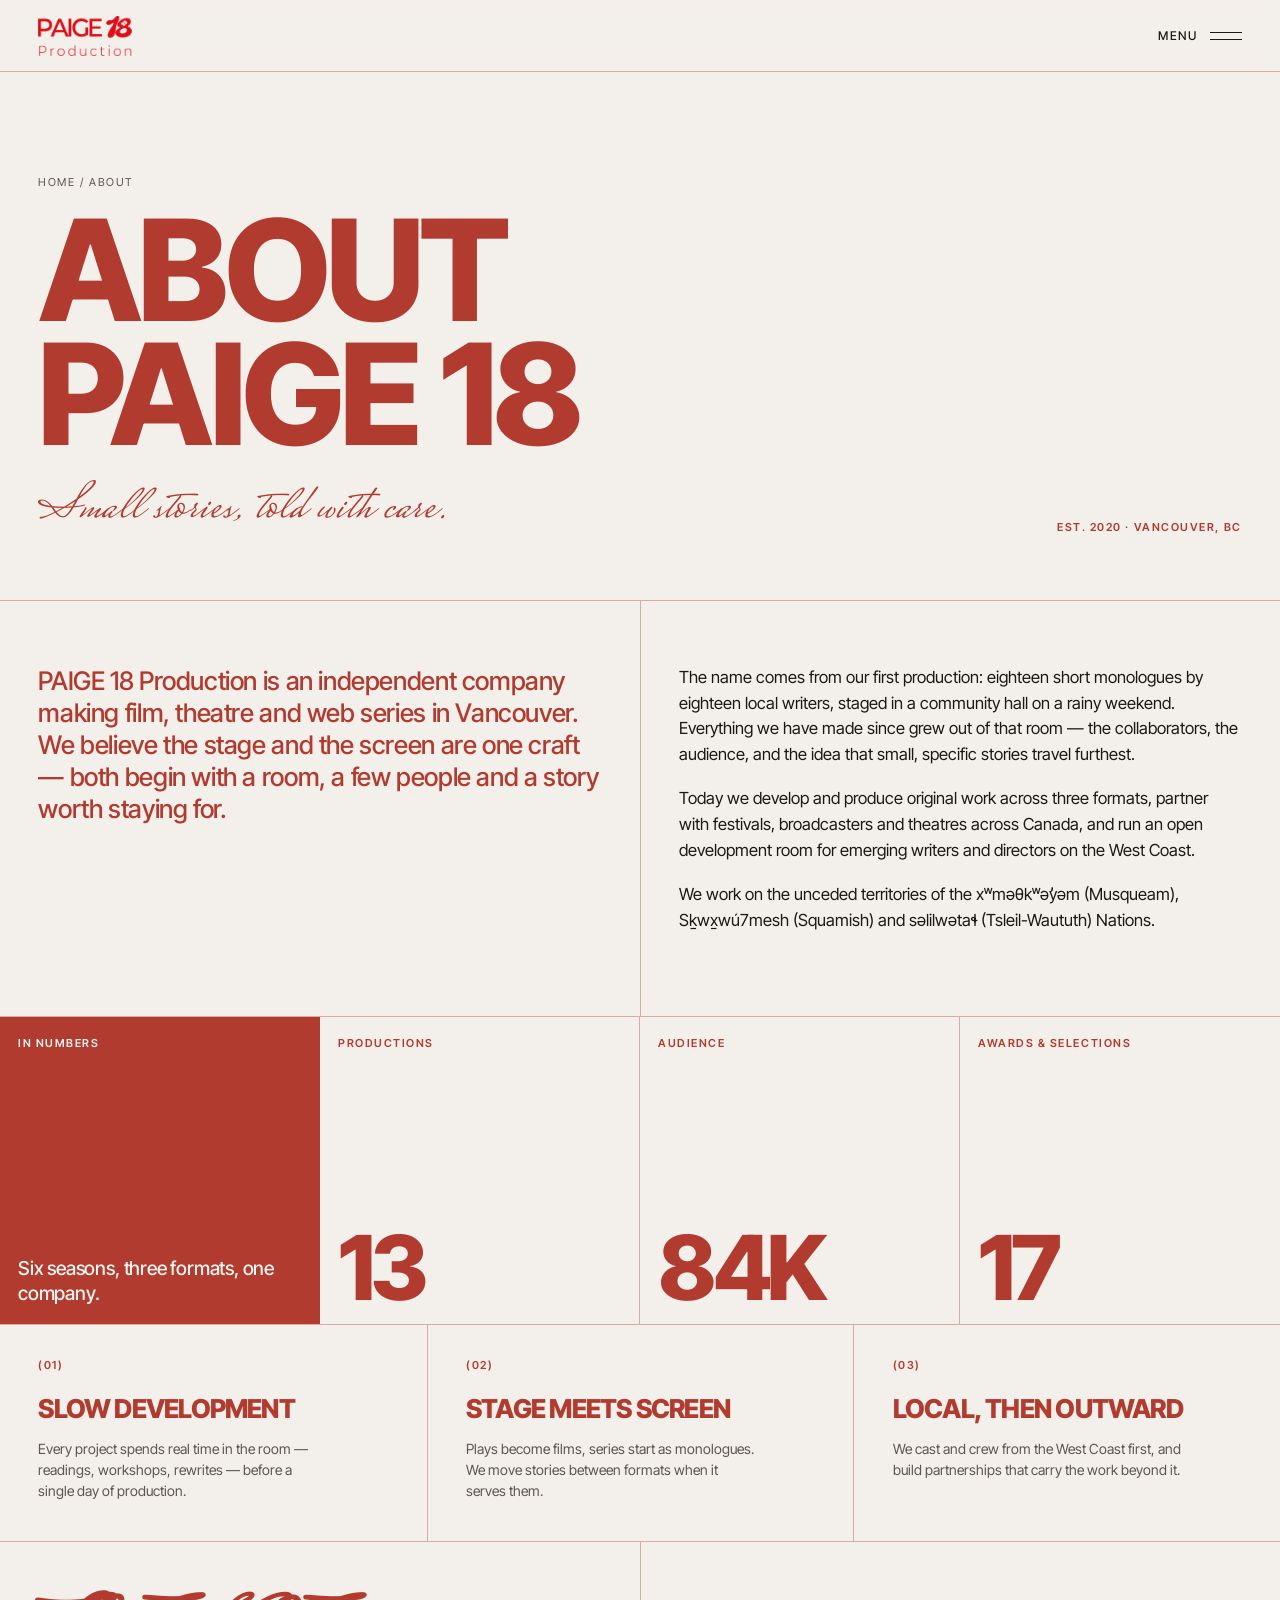
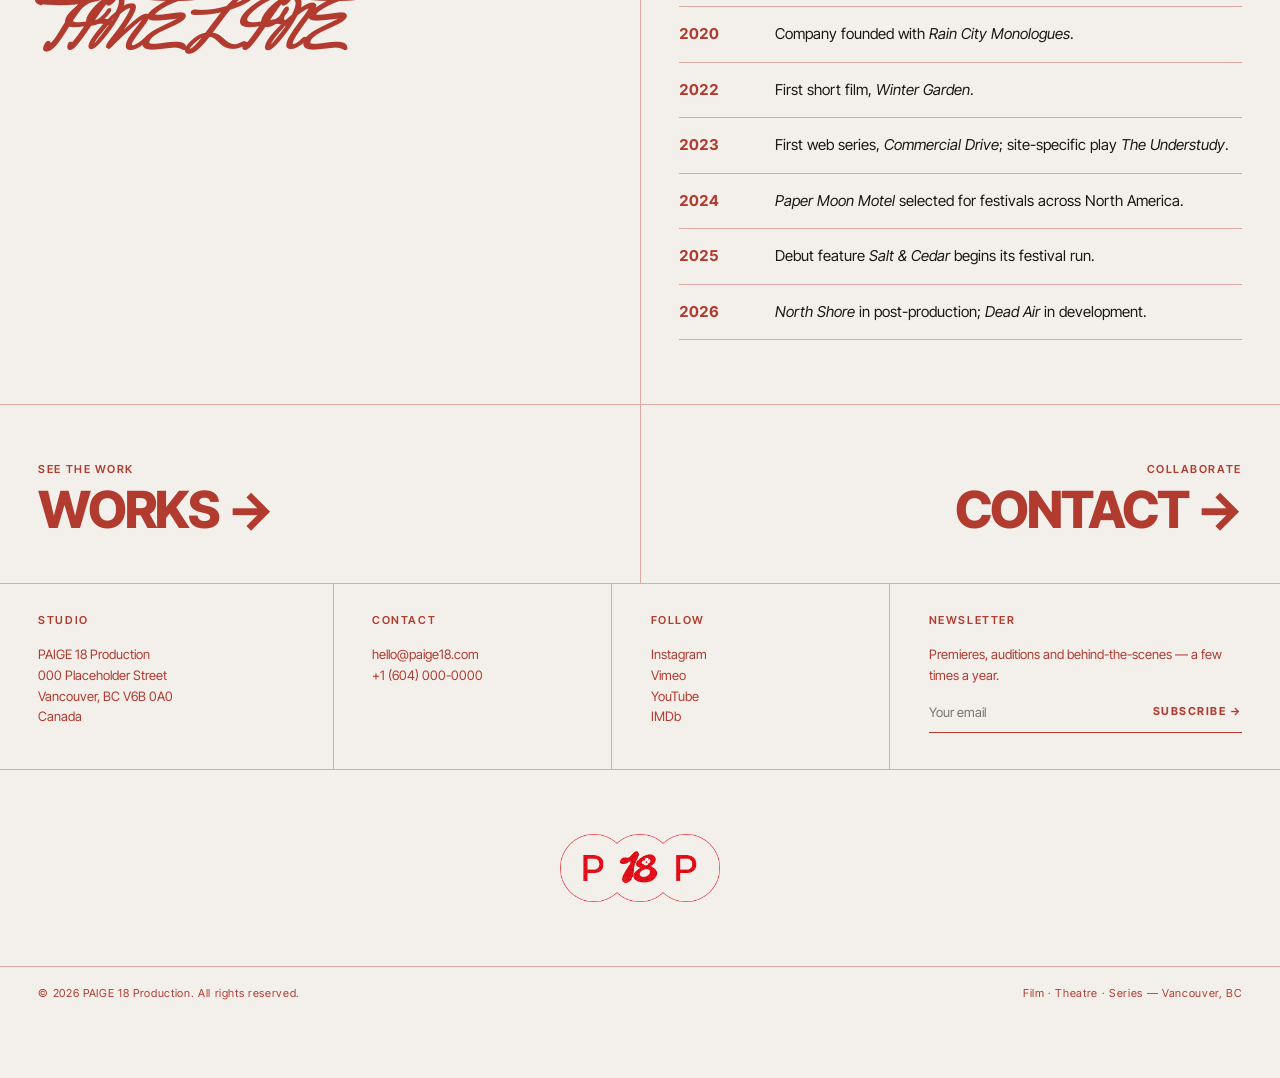
==== about.html @ 2211295a "Full-screen menu with vertical logo, smaller footer mark, cleaner rules - Menu button at every width" ====
<!doctype html>
<html lang="en">
<head>
  <meta charset="utf-8">
  <meta name="viewport" content="width=device-width, initial-scale=1">
  <title>About — PAIGE 18 Production</title>
  <meta name="description" content="PAIGE 18 Production is an independent film, theatre and web series company based in Vancouver, BC.">
  <link rel="icon" type="image/png" href="assets/img/logo/favicon.png">
  <link rel="apple-touch-icon" href="assets/img/logo/favicon.png">
  <meta name="theme-color" content="#f3efea">
  <link rel="preconnect" href="https://fonts.googleapis.com">
  <link rel="preconnect" href="https://fonts.gstatic.com" crossorigin>
  <link href="https://fonts.googleapis.com/css2?family=Inter+Tight:wght@300;400;500;600;700;800&family=Jost:wght@200;400&family=Mrs+Saint+Delafield&display=swap" rel="stylesheet">
  <link rel="stylesheet" href="assets/css/style.css">
</head>
<body>

  <header class="site-header site-header--solid">
    <a class="logo" href="index.html" aria-label="PAIGE 18 Production — home">
      <img class="logo__img logo__img--red" src="assets/img/logo/wordmark.png" alt="PAIGE 18 Production" width="452" height="193">
      <img class="logo__img logo__img--white" src="assets/img/logo/wordmark-white.png" alt="" width="452" height="193">
    </a>
    <nav class="nav" id="nav" aria-label="Main">
      <img class="nav__mark" src="assets/img/logo/mark-vertical-white.png" alt="" width="225" height="531">
      <div class="nav__links">
        <a href="index.html#works">Works</a>
        <a href="about.html" aria-current="page">About</a>
        <a href="index.html#press">Press</a>
        <a href="index.html#people">People</a>
        <a href="index.html#contact">Contact</a>
      </div>
      <div class="nav__foot"><span>Film · Theatre · Series</span><span>Vancouver, BC</span><a href="mailto:hello@paige18.com">hello@paige18.com</a></div>
    </nav>
    <button class="menu-btn" aria-label="Menu" aria-controls="nav" aria-expanded="false"><em class="menu-btn__label">Menu</em><i class="menu-btn__icon"><span></span><span></span></i></button>
  </header>

  <main id="main">
    <section class="page-hero">
      <div class="crumbs"><a href="index.html">Home</a> / About</div>
      <h1 class="display">About<br>Paige 18</h1>
      <div class="page-hero__row">
        <span class="script" style="font-size:clamp(32px,4vw,56px)">Small stories, told with care.</span>
        <span class="eyebrow">Est. 2020 · Vancouver, BC</span>
      </div>
    </section>

    <section class="split">
      <div class="prose reveal">
        <p class="lead">PAIGE 18 Production is an independent company making film, theatre and web series in Vancouver. We believe the stage and the screen are one craft — both begin with a room, a few people and a story worth staying for.</p>
      </div>
      <div class="prose reveal">
        <p>The name comes from our first production: eighteen short monologues by eighteen local writers, staged in a community hall on a rainy weekend. Everything we have made since grew out of that room — the collaborators, the audience, and the idea that small, specific stories travel furthest.</p>
        <p>Today we develop and produce original work across three formats, partner with festivals, broadcasters and theatres across Canada, and run an open development room for emerging writers and directors on the West Coast.</p>
        <p>We work on the unceded territories of the xʷməθkʷəy̓əm (Musqueam), Sḵwx̱wú7mesh (Squamish) and səlilwətaɬ (Tsleil-Waututh) Nations.</p>
      </div>
    </section>

    <div class="about__grid reveal" style="border-top:0;border-bottom:1px solid var(--line)">
      <div class="about__cell about__cell--red"><span class="eyebrow">In numbers</span><p class="about__lede">Six seasons, three formats, one company.</p></div>
      <div class="about__cell"><span class="eyebrow red">Productions</span><div class="stat__value" data-count="18">18</div></div>
      <div class="about__cell"><span class="eyebrow red">Audience</span><div class="stat__value" data-count="120" data-suffix="K">120K</div></div>
      <div class="about__cell"><span class="eyebrow red">Awards &amp; selections</span><div class="stat__value" data-count="24">24</div></div>
    </div>

    <section class="values">
      <div class="value reveal"><span class="eyebrow red">(01)</span><h3>Slow development</h3><p>Every project spends real time in the room — readings, workshops, rewrites — before a single day of production.</p></div>
      <div class="value reveal"><span class="eyebrow red">(02)</span><h3>Stage meets screen</h3><p>Plays become films, series start as monologues. We move stories between formats when it serves them.</p></div>
      <div class="value reveal"><span class="eyebrow red">(03)</span><h3>Local, then outward</h3><p>We cast and crew from the West Coast first, and build partnerships that carry the work beyond it.</p></div>
    </section>

    <section class="split">
      <div class="reveal"><h2 class="section__script script" style="margin:0">Timeline</h2></div>
      <div class="reveal">
        <ol class="timeline">
          <li><span class="num">2020</span><span>Company founded with <em>Rain City Monologues</em>.</span></li>
          <li><span class="num">2022</span><span>First short film, <em>Winter Garden</em>.</span></li>
          <li><span class="num">2023</span><span>First web series, <em>Commercial Drive</em>; site-specific play <em>The Understudy</em>.</span></li>
          <li><span class="num">2024</span><span><em>Paper Moon Motel</em> selected for festivals across North America.</span></li>
          <li><span class="num">2025</span><span>Debut feature <em>Salt &amp; Cedar</em> begins its festival run.</span></li>
          <li><span class="num">2026</span><span><em>North Shore</em> in post-production; <em>Dead Air</em> in development.</span></li>
        </ol>
      </div>
    </section>

    <section class="pager">
      <a href="index.html#works"><span class="eyebrow">See the work</span><div class="display">Works →</div></a>
      <a href="index.html#contact"><span class="eyebrow">Collaborate</span><div class="display">Contact →</div></a>
    </section>
  </main>

  <!-- ============ 7. Footer ============ -->
  <footer class="site-footer">
    <div class="footer__grid">
      <div class="footer__col">
        <h3 class="eyebrow">Studio</h3>
        <address>PAIGE 18 Production<br>000 Placeholder Street<br>Vancouver, BC V6B 0A0<br>Canada</address>
      </div>
      <div class="footer__col">
        <h3 class="eyebrow">Contact</h3>
        <ul>
          <li><a href="mailto:hello@paige18.com">hello@paige18.com</a></li>
          <li><a href="tel:+16040000000">+1 (604) 000-0000</a></li>
        </ul>
      </div>
      <div class="footer__col">
        <h3 class="eyebrow">Follow</h3>
        <ul>
          <li><a href="#" rel="noopener">Instagram</a></li>
          <li><a href="#" rel="noopener">Vimeo</a></li>
          <li><a href="#" rel="noopener">YouTube</a></li>
          <li><a href="#" rel="noopener">IMDb</a></li>
        </ul>
      </div>
      <div class="footer__col">
        <h3 class="eyebrow">Newsletter</h3>
        <p style="margin:0 0 6px">Premieres, auditions and behind-the-scenes — a few times a year.</p>
        <form class="newsletter" novalidate>
          <label class="sr-only" for="nl-email">Email</label>
          <input id="nl-email" type="email" placeholder="Your email" required>
          <button type="submit">Subscribe →</button>
        </form>
      </div>
    </div>
    <div class="footer__wordmark"><img src="assets/img/logo/mark-outline.png" alt="PAIGE 18 Production" width="531" height="225" loading="lazy"></div>
    <div class="footer__bar">
      <span>© <span id="year">2026</span> PAIGE 18 Production. All rights reserved.</span>
      <span>Film · Theatre · Series — Vancouver, BC</span>
    </div>
  </footer>

  <!-- Laurel branch symbol -->
  <svg width="0" height="0" style="position:absolute" aria-hidden="true">
    <symbol id="laurel-l" viewBox="0 0 240 120">
      <g fill="currentColor">
        <path d="M58 112 C 26 96, 14 56, 34 12" fill="none" stroke="currentColor" stroke-width="1.6"/>
        <ellipse cx="50" cy="104" rx="3.6" ry="9" transform="rotate(-60 50 104)"/>
        <ellipse cx="38" cy="94" rx="3.6" ry="9" transform="rotate(-42 38 94)"/>
        <ellipse cx="28" cy="80" rx="3.6" ry="9" transform="rotate(-28 28 80)"/>
        <ellipse cx="22" cy="64" rx="3.6" ry="9" transform="rotate(-12 22 64)"/>
        <ellipse cx="22" cy="47" rx="3.6" ry="9" transform="rotate(4 22 47)"/>
        <ellipse cx="26" cy="31" rx="3.6" ry="9" transform="rotate(18 26 31)"/>
        <ellipse cx="33" cy="16" rx="3.2" ry="8" transform="rotate(30 33 16)"/>
        <ellipse cx="46" cy="92" rx="3" ry="7.5" transform="rotate(30 46 92)"/>
        <ellipse cx="36" cy="76" rx="3" ry="7.5" transform="rotate(40 36 76)"/>
        <ellipse cx="32" cy="58" rx="3" ry="7.5" transform="rotate(52 32 58)"/>
        <ellipse cx="33" cy="40" rx="3" ry="7.5" transform="rotate(64 33 40)"/>
      </g>
    </symbol>
  </svg>

  <script src="assets/js/data.js"></script>
  <script src="assets/js/main.js"></script>
</body>
</html>
---- assets/css/style.css ----
/* ==========================================================================
   PAIGE 18 Production — Light (Concept 01)
   ========================================================================== */

:root {
  --bg: #f3efea;
  --paper: #f8f5f1;
  --ink: #1b1817;
  --ink-soft: #5d5653;
  --red: #b23b2f;        /* point red, slightly desaturated */
  --red-deep: #93302a;
  --red-tint: #e9d3cd;
  --blue: #cdd8e0;       /* pale editorial blue */
  --blue-deep: #6f8a9c;
  --stone: #d9d3cc;
  --line: rgba(178, 59, 47, 0.38);
  --line-ink: rgba(27, 24, 23, 0.14);

  --f-sans: "Inter Tight", "Helvetica Neue", Arial, sans-serif;
  --f-logo: "Jost", "Inter Tight", sans-serif;
  --f-script: "Mrs Saint Delafield", "Brush Script MT", cursive;

  --gutter: clamp(16px, 3vw, 40px);
  --header-h: 72px;
  --ease: cubic-bezier(0.22, 0.61, 0.36, 1);
}

*,
*::before,
*::after { box-sizing: border-box; }

html { scroll-behavior: smooth; -webkit-text-size-adjust: 100%; }

body {
  margin: 0;
  background: var(--bg);
  color: var(--ink);
  font-family: var(--f-sans);
  font-size: 15px;
  line-height: 1.5;
  -webkit-font-smoothing: antialiased;
  overflow-x: hidden;
}

img, video { display: block; max-width: 100%; }
a { color: inherit; text-decoration: none; }
button { font: inherit; color: inherit; background: none; border: 0; cursor: pointer; padding: 0; }
input, select, textarea { font: inherit; color: inherit; }

::selection { background: var(--red); color: var(--paper); }

.sr-only {
  position: absolute; width: 1px; height: 1px; padding: 0; margin: -1px;
  overflow: hidden; clip: rect(0 0 0 0); white-space: nowrap; border: 0;
}

/* ---------- Type helpers ---------- */

.display {
  font-weight: 800;
  text-transform: uppercase;
  letter-spacing: -0.035em;
  line-height: 0.88;
  margin: 0;
}

.script {
  font-family: var(--f-script);
  font-weight: 400;
  letter-spacing: 0.01em;
  line-height: 1;
  text-transform: none;
}

.eyebrow {
  font-size: 11px;
  font-weight: 600;
  letter-spacing: 0.14em;
  text-transform: uppercase;
}

.num {
  font-weight: 500;
  font-feature-settings: "tnum";
}

.red { color: var(--red); }

/* ---------- Image placeholders ---------- */

.ph {
  position: relative;
  overflow: hidden;
  background: var(--stone);
  isolation: isolate;
}

.ph::before { /* film grain */
  content: "";
  position: absolute;
  inset: -50%;
  background-image: url("data:image/svg+xml;utf8,<svg xmlns='http://www.w3.org/2000/svg' width='160' height='160'><filter id='n'><feTurbulence type='fractalNoise' baseFrequency='.85' numOctaves='3' stitchTiles='stitch'/><feColorMatrix values='0 0 0 0 0  0 0 0 0 0  0 0 0 0 0  0 0 0 .55 0'/></filter><rect width='100%' height='100%' filter='url(%23n)'/></svg>");
  opacity: 0.22;
  mix-blend-mode: multiply;
  z-index: 1;
  pointer-events: none;
}

.ph::after { /* label */
  content: attr(data-label);
  position: absolute;
  left: 12px;
  bottom: 10px;
  z-index: 2;
  font-size: 10px;
  font-weight: 600;
  letter-spacing: 0.16em;
  text-transform: uppercase;
  opacity: 0.7;
}

.ph > img,
.ph > video {
  position: absolute;
  inset: 0;
  width: 100%;
  height: 100%;
  object-fit: cover;
  z-index: 0;
}

.ph--stone { background: radial-gradient(120% 90% at 30% 20%, #e7e1da 0%, #cfc7bf 60%, #b9b0a7 100%); color: var(--ink); }
.ph--dark  { background: radial-gradient(110% 80% at 50% 35%, #4a4644 0%, #1f1c1b 65%, #0f0d0d 100%); color: #f3efea; }
.ph--red   { background: radial-gradient(120% 90% at 70% 30%, #c4564a 0%, #a3362c 55%, #7a2620 100%); color: #f8e9e5; }
.ph--blue  { background: radial-gradient(120% 90% at 40% 30%, #e1e8ee 0%, #b9c8d3 55%, #8ea4b4 100%); color: #213441; }
.ph--sand  { background: radial-gradient(120% 90% at 60% 20%, #efe7dc 0%, #d8c9b5 60%, #b8a58c 100%); color: var(--ink); }
.ph--ash   { background: linear-gradient(160deg, #8b8580 0%, #4c4845 60%, #2b2826 100%); color: #f3efea; }

.ph__mark {
  position: absolute;
  inset: 0;
  display: grid;
  place-items: center;
  z-index: 2;
  font-size: clamp(12px, 1.2vw, 14px);
  font-weight: 500;
  letter-spacing: 0.4em;
  opacity: 0.55;
}

.ph:has(> img) .ph__mark,
.ph:has(> img)::after { display: none; }

/* ---------- Header ---------- */

.site-header {
  position: fixed;
  inset: 0 0 auto 0;
  z-index: 50;
  height: var(--header-h);
  padding: 0 var(--gutter);
  display: flex;
  align-items: center;
  justify-content: space-between;
  color: #f8f5f1;
  transition: background 0.4s var(--ease), color 0.4s var(--ease), border-color 0.4s var(--ease);
  border-bottom: 1px solid transparent;
}

.site-header.is-solid,
.site-header--solid {
  background: rgba(243, 239, 234, 0.92);
  backdrop-filter: blur(10px);
  -webkit-backdrop-filter: blur(10px);
  color: var(--ink);
  border-bottom-color: var(--line);
}

.logo {
  position: relative;
  display: block;
  height: 40px;
}

.logo__img {
  height: 100%;
  width: auto;
  transition: opacity 0.4s var(--ease);
}

.logo__img--white {
  position: absolute;
  top: 0;
  left: 0;
  opacity: 0;
}

/* White over the home hero and on the red mobile menu; original red on the light header */
.site-header:not(.is-solid):not(.site-header--solid) .logo__img--white,
body.menu-open .site-header .logo__img--white { opacity: 1; }
.site-header:not(.is-solid):not(.site-header--solid) .logo__img--red,
body.menu-open .site-header .logo__img--red { opacity: 0; }

/* Full-screen menu (all widths) */
.nav {
  position: fixed;
  inset: 0;
  z-index: -1;
  display: grid;
  grid-template-columns: auto 1fr;
  grid-template-rows: 1fr auto;
  align-items: center;
  column-gap: clamp(32px, 9vw, 160px);
  padding: calc(var(--header-h) + 24px) var(--gutter) 28px;
  background: var(--red);
  color: var(--paper);
  opacity: 0;
  visibility: hidden;
  transition: opacity 0.45s var(--ease), visibility 0.45s;
}

.nav__mark {
  height: min(62vh, 520px);
  width: auto;
}

.nav__links { display: flex; flex-direction: column; gap: 2px; }

.nav__links a {
  font-size: clamp(44px, 7.4vw, 120px);
  font-weight: 800;
  text-transform: uppercase;
  letter-spacing: -0.045em;
  line-height: 0.95;
  transition: opacity 0.3s var(--ease), transform 0.3s var(--ease);
}

.nav__links:hover a { opacity: 0.45; }
.nav__links a:hover,
.nav__links a:focus-visible { opacity: 1; transform: translateX(10px); }
.nav__links a[aria-current="page"] { font-style: italic; }

.nav__foot {
  grid-column: 1 / -1;
  display: flex;
  justify-content: space-between;
  gap: 16px;
  padding-top: 16px;
  border-top: 1px solid rgba(248, 245, 241, 0.35);
  font-size: 11px;
  letter-spacing: 0.14em;
  text-transform: uppercase;
}

body.menu-open { overflow: hidden; }
body.menu-open .nav { opacity: 1; visibility: visible; }
body.menu-open .site-header { color: var(--paper); background: transparent; border-bottom-color: transparent; backdrop-filter: none; -webkit-backdrop-filter: none; }
body.menu-open .site-header .logo { opacity: 0; pointer-events: none; }

.logo { transition: opacity 0.3s var(--ease); }

.menu-btn {
  display: inline-flex;
  align-items: center;
  gap: 12px;
}

.menu-btn__label {
  font-style: normal;
  font-size: 12px;
  font-weight: 500;
  letter-spacing: 0.14em;
  text-transform: uppercase;
}

.menu-btn__icon {
  position: relative;
  display: block;
  width: 32px;
  height: 20px;
}

.menu-btn__icon span {
  position: absolute;
  left: 0; right: 0;
  height: 1.5px;
  background: currentColor;
  transition: transform 0.3s var(--ease), top 0.3s var(--ease);
}
.menu-btn__icon span:first-child { top: 6px; }
.menu-btn__icon span:last-child { top: 13px; }

body.menu-open .menu-btn__icon span:first-child { top: 9px; transform: rotate(45deg); }
body.menu-open .menu-btn__icon span:last-child { top: 9px; transform: rotate(-45deg); }

/* ---------- Hero ---------- */

.hero {
  position: relative;
  height: 100vh;
  height: 100svh;
  min-height: 560px;
  color: #f8f5f1;
  overflow: hidden;
  background: #0f0d0d;
}

.hero__media { position: absolute; inset: 0; }
.hero__media .ph { position: absolute; inset: 0; }
.hero__video { position: absolute; inset: 0; width: 100%; height: 100%; object-fit: cover; z-index: 2; }
.hero__yt { position: absolute; inset: 0; z-index: 2; overflow: hidden; pointer-events: none; }
.hero__yt iframe {
  position: absolute;
  top: 50%;
  left: 50%;
  width: max(100%, 177.78vh);   /* 16:9 cover */
  height: max(100%, 56.25vw);
  transform: translate(-50%, -50%) scale(1.15); /* crop YouTube chrome */
  border: 0;
  opacity: 0;
  transition: opacity 1.2s var(--ease);
}
.hero__yt.is-ready iframe { opacity: 1; }

.hero__media .ph--dark { animation: drift 18s ease-in-out infinite alternate; }

@keyframes drift {
  from { background-position: 0% 0%; filter: brightness(0.95); }
  to   { background-position: 100% 100%; filter: brightness(1.1); }
}

.hero__media::after { /* legibility veil */
  content: "";
  position: absolute;
  inset: 0;
  background: linear-gradient(180deg, rgba(0,0,0,0.35) 0%, rgba(0,0,0,0) 30%, rgba(0,0,0,0) 55%, rgba(0,0,0,0.55) 100%);
  z-index: 3;
}

.hero__inner {
  position: relative;
  z-index: 4;
  height: 100%;
  display: flex;
  flex-direction: column;
  justify-content: flex-end;
  padding: calc(var(--header-h) + 24px) var(--gutter) 28px;
}

.hero__script {
  align-self: center;
  justify-self: center;
  font-size: clamp(40px, 7vw, 104px);
  transform: rotate(-8deg);
  text-align: center;
  color: rgba(248, 245, 241, 0.92);
  margin: 0;
}

.hero__bottom {
  display: grid;
  grid-template-columns: 1fr auto;
  align-items: end;
  gap: 24px;
}

.hero__title {
  font-size: clamp(44px, 9.2vw, 156px);
}

.hero__side {
  display: grid;
  justify-items: end;
  gap: 18px;
  text-align: right;
  max-width: 400px;
}

.hero__actions { display: flex; flex-wrap: wrap; gap: 8px; justify-content: flex-end; }

.hero__side p { margin: 0; font-size: 13px; line-height: 1.45; opacity: 0.85; }

.hero__meta {
  margin-top: 22px;
  padding-top: 14px;
  border-top: 1px solid rgba(248, 245, 241, 0.3);
  display: flex;
  justify-content: space-between;
  gap: 16px;
  font-size: 11px;
  letter-spacing: 0.14em;
  text-transform: uppercase;
  opacity: 0.85;
}

.sound-dot {
  display: inline-block;
  width: 6px; height: 6px;
  border-radius: 50%;
  background: var(--red);
  margin-right: 8px;
  vertical-align: middle;
  animation: pulse 1.8s ease-in-out infinite;
}

@keyframes pulse { 50% { opacity: 0.25; } }

/* ---------- Buttons ---------- */

.btn {
  display: inline-flex;
  align-items: center;
  gap: 14px;
  height: 48px;
  padding: 0 22px;
  font-size: 12px;
  font-weight: 600;
  letter-spacing: 0.14em;
  text-transform: uppercase;
  border: 1px solid currentColor;
  transition: background 0.3s var(--ease), color 0.3s var(--ease), border-color 0.3s var(--ease);
}

.btn .arrow { transition: transform 0.3s var(--ease); }
.btn:hover .arrow { transform: translateX(4px); }

.btn--red { background: var(--red); border-color: var(--red); color: var(--paper); }
.btn--red:hover { background: var(--red-deep); border-color: var(--red-deep); }

.btn--light:hover { background: #f8f5f1; color: var(--ink); border-color: #f8f5f1; }
.btn--ink:hover { background: var(--ink); color: var(--paper); border-color: var(--ink); }

.link-arrow {
  display: inline-flex;
  align-items: center;
  gap: 10px;
  font-size: 12px;
  font-weight: 600;
  letter-spacing: 0.14em;
  text-transform: uppercase;
  border-bottom: 1px solid currentColor;
  padding-bottom: 4px;
}

.link-arrow .arrow { transition: transform 0.3s var(--ease); }
.link-arrow:hover .arrow { transform: translateX(4px); }

/* ---------- Marquee ---------- */

.marquee {
  overflow: hidden;
  border-bottom: 1px solid var(--line);
  background: var(--paper);
  color: var(--red);
}

.marquee__track {
  display: flex;
  width: max-content;
  animation: marquee 38s linear infinite;
}

.marquee__track span {
  padding: 14px 0;
  font-size: 12px;
  font-weight: 600;
  letter-spacing: 0.22em;
  text-transform: uppercase;
  white-space: nowrap;
}

.marquee__track span::after {
  content: "✶";
  margin: 0 28px;
  font-size: 10px;
}

@keyframes marquee { to { transform: translateX(-50%); } }

/* ---------- Generic section ---------- */

.section { position: relative; border-bottom: 1px solid var(--line); }

.section__head {
  display: grid;
  grid-template-columns: 1fr 1fr;
  align-items: end;
  gap: 24px;
  padding: clamp(64px, 9vw, 128px) var(--gutter) clamp(28px, 4vw, 48px);
}

.section__index {
  font-size: clamp(28px, 3.2vw, 48px);
  font-weight: 500;
  color: var(--red);
  letter-spacing: -0.02em;
}

.section__script {
  font-size: clamp(40px, 5.6vw, 88px);
  font-weight: 800;
  text-transform: uppercase;
  letter-spacing: -0.04em;
  line-height: 0.9;
  color: var(--red);
  margin: 0;
}

.section__aside {
  justify-self: end;
  max-width: 320px;
  margin: 0;
  text-align: right;
  color: var(--red);
  font-size: 15px;
  font-weight: 500;
  line-height: 1.4;
}

/* ---------- About ---------- */

.about__grid {
  display: grid;
  grid-template-columns: repeat(4, 1fr);
  border-top: 1px solid var(--line);
}

.about__cell {
  position: relative;
  min-height: clamp(220px, 24vw, 340px);
  padding: 18px;
  display: flex;
  flex-direction: column;
  justify-content: space-between;
  border-right: 1px solid var(--line);
}

.about__cell:last-child { border-right: 0; }

.about__cell--red {
  background: var(--red);
  color: var(--paper);
  border-right-color: var(--red);
}

.about__lede {
  font-size: clamp(17px, 1.5vw, 21px);
  line-height: 1.3;
  font-weight: 500;
  letter-spacing: -0.01em;
  margin: 0;
}

.stat__value {
  font-size: clamp(56px, 7vw, 112px);
  font-weight: 800;
  letter-spacing: -0.05em;
  line-height: 0.85;
  color: var(--red);
}

.stat__label {
  font-size: 12px;
  font-weight: 500;
  line-height: 1.35;
  color: var(--red);
}

.about__foot {
  display: flex;
  justify-content: space-between;
  align-items: center;
  gap: 24px;
  padding: 22px var(--gutter);
  border-top: 1px solid var(--line);
  color: var(--red);
}

.about__foot p { margin: 0; max-width: 560px; font-size: 13px; color: var(--ink-soft); }

/* ---------- Works ---------- */

.works__head {
  display: flex;
  justify-content: space-between;
  align-items: end;
  flex-wrap: wrap;
  gap: 24px;
  padding: clamp(64px, 9vw, 128px) var(--gutter) 28px;
}

.works__title {
  font-size: clamp(64px, 12vw, 200px);
  color: var(--red);
}

.works__title sup {
  font-size: 0.24em;
  font-weight: 500;
  letter-spacing: 0;
  vertical-align: top;
  margin-left: 0.2em;
  position: relative;
  top: 0.6em;
}

.filters {
  display: flex;
  gap: 4px;
  flex-wrap: wrap;
}

.filter {
  height: 36px;
  padding: 0 16px;
  border: 1px solid var(--line);
  border-radius: 999px;
  font-size: 12px;
  font-weight: 500;
  letter-spacing: 0.08em;
  text-transform: uppercase;
  color: var(--red);
  transition: background 0.25s var(--ease), color 0.25s var(--ease);
}

.filter .count { opacity: 0.6; margin-left: 4px; font-feature-settings: "tnum"; }

.filter:hover { background: var(--red-tint); }

.filter.is-active { background: var(--red); color: var(--paper); border-color: var(--red); }

.works__grid {
  display: grid;
  grid-template-columns: repeat(4, 1fr);
  border-top: 1px solid var(--line);
}

.work {
  position: relative;
  border-right: 1px solid var(--line);
  border-bottom: 1px solid var(--line);
  padding: 14px 14px 18px;
  display: flex;
  flex-direction: column;
  gap: 14px;
  animation: fadeUp 0.6s var(--ease) both;
}

.work.is-hidden { display: none; }

.section.works { border-bottom: 0; }

.work__poster {
  aspect-ratio: 2 / 3;
  overflow: hidden;
}

.work__poster .ph {
  height: 100%;
  transition: transform 0.9s var(--ease);
}

.work__hover {
  position: absolute;
  inset: 14px 14px auto 14px;
  aspect-ratio: 2 / 3;
  z-index: 5;
  display: flex;
  flex-direction: column;
  justify-content: space-between;
  padding: 18px;
  background: rgba(178, 59, 47, 0.9);
  color: var(--paper);
  opacity: 0;
  transition: opacity 0.4s var(--ease);
  pointer-events: none;
}

.work__hover .preview-tag {
  display: inline-flex;
  align-items: center;
  font-size: 10px;
  font-weight: 600;
  letter-spacing: 0.16em;
  text-transform: uppercase;
}

.work__logline {
  font-size: clamp(15px, 1.25vw, 19px);
  font-weight: 500;
  line-height: 1.3;
  letter-spacing: -0.01em;
  margin: 0;
}

.work:hover .work__hover,
.work:focus-within .work__hover { opacity: 1; }

.work:hover .work__poster .ph { transform: scale(1.04); }

.work__meta {
  display: grid;
  grid-template-columns: 1fr auto;
  gap: 2px 12px;
  font-size: 12px;
}

.work__name {
  font-size: 15px;
  font-weight: 700;
  text-transform: uppercase;
  letter-spacing: -0.005em;
  color: var(--red);
}

.work__year { color: var(--red); font-feature-settings: "tnum"; }
.work__type { color: var(--ink-soft); }

.work__link { position: absolute; inset: 0; z-index: 6; }
.work__link:focus-visible { outline: 2px solid var(--red); outline-offset: -4px; }

@keyframes fadeUp {
  from { opacity: 0; transform: translateY(14px); }
  to   { opacity: 1; transform: none; }
}

/* ---------- Press / Awards ---------- */

.press {
  background: var(--blue);
  color: var(--red);
  overflow: hidden;
}

.press__flower {
  position: absolute;
  left: 34%;
  top: 34%;
  width: min(46vw, 600px);
  aspect-ratio: 1;
  opacity: 0.55;
  pointer-events: none;
}

.laurels {
  position: relative;
  display: grid;
  grid-template-columns: repeat(4, 1fr);
  border-top: 1px solid var(--line);
  border-bottom: 1px solid var(--line);
}

.laurel {
  display: flex;
  align-items: center;
  justify-content: center;
  padding: 28px 12px;
  color: var(--red-deep);
}

.laurel + .laurel { border-left: 1px solid var(--line); }

.laurel svg { width: 100%; max-width: 230px; height: auto; }

.quotes {
  position: relative;
  display: grid;
  grid-template-columns: 1.1fr 1fr;
  gap: clamp(32px, 6vw, 96px);
  padding: clamp(48px, 7vw, 96px) var(--gutter) clamp(64px, 9vw, 128px);
}

.quotes__big {
  font-size: clamp(36px, 5vw, 76px);
  color: var(--paper);
  text-shadow: 0 0 1px rgba(0,0,0,0.02);
}

.quotes__list { list-style: none; margin: 0; padding: 0; }

.quote {
  padding: 18px 0;
  border-top: 1px solid var(--line);
}

.quote:last-child { border-bottom: 1px solid var(--line); }

.quote p {
  margin: 0 0 8px;
  font-size: clamp(16px, 1.4vw, 20px);
  font-weight: 600;
  line-height: 1.3;
  letter-spacing: -0.01em;
}

.quote cite {
  font-style: normal;
  font-size: 11px;
  letter-spacing: 0.14em;
  text-transform: uppercase;
  color: var(--ink-soft);
}

.press__tagline {
  position: relative;
  text-align: right;
  padding: 0 var(--gutter) 28px;
  font-size: clamp(28px, 3.6vw, 56px);
}

/* ---------- People ---------- */

.people__grid {
  display: grid;
  grid-template-columns: repeat(4, 1fr);
  border-top: 1px solid var(--line);
}

.person {
  border-right: 1px solid var(--line);
  padding: 14px 14px 22px;
}

.person:last-child { border-right: 0; }

.person__img {
  aspect-ratio: 4 / 5;
  filter: grayscale(1);
  transition: filter 0.5s var(--ease);
}

.person:hover .person__img { filter: grayscale(0); }

.person__role {
  margin: 16px 0 4px;
  color: var(--ink-soft);
}

.person__name {
  margin: 0 0 10px;
  font-size: clamp(22px, 2vw, 30px);
  font-weight: 800;
  text-transform: uppercase;
  letter-spacing: -0.03em;
  line-height: 0.95;
  color: var(--red);
}

.person__bio { margin: 0; font-size: 13px; color: var(--ink-soft); max-width: 34ch; }

/* ---------- Contact ---------- */

.contact {
  display: grid;
  grid-template-columns: 1fr 1fr;
  min-height: 100vh;
}

.contact__left {
  display: flex;
  flex-direction: column;
  justify-content: space-between;
  gap: 48px;
  padding: clamp(64px, 9vw, 120px) var(--gutter) 28px;
  background: var(--paper);
}

.contact__script {
  font-size: clamp(40px, 5vw, 80px);
  font-weight: 800;
  text-transform: uppercase;
  letter-spacing: -0.04em;
  line-height: 0.9;
  color: var(--red);
  margin: 0;
  max-width: 10em;
}

.inquiry-tabs {
  display: grid;
  grid-template-columns: repeat(3, 1fr);
  border: 1px solid var(--line);
}

.inquiry-tab {
  text-align: left;
  padding: 14px;
  min-height: 112px;
  display: flex;
  flex-direction: column;
  justify-content: space-between;
  gap: 12px;
  color: var(--red);
  transition: background 0.25s var(--ease), color 0.25s var(--ease);
}

.inquiry-tab + .inquiry-tab { border-left: 1px solid var(--line); }

.inquiry-tab:hover { background: var(--red-tint); }

.inquiry-tab.is-active { background: var(--red); color: var(--paper); }

.inquiry-tab strong {
  font-size: 14px;
  font-weight: 700;
  text-transform: uppercase;
  letter-spacing: -0.005em;
  line-height: 1.1;
}

.inquiry-tab span { font-size: 11px; line-height: 1.35; opacity: 0.85; }

.form { display: grid; gap: 0; }

.form__row { display: grid; grid-template-columns: 1fr 1fr; }

.field {
  position: relative;
  border-bottom: 1px solid var(--line);
}

.form__row .field + .field { border-left: 1px solid var(--line); }

.field label {
  position: absolute;
  left: 0;
  top: 12px;
  font-size: 10px;
  font-weight: 600;
  letter-spacing: 0.16em;
  text-transform: uppercase;
  color: var(--red);
}

.form__row .field + .field label { left: 14px; }
.form__row .field + .field input { padding-left: 14px; }

.field input,
.field select,
.field textarea {
  width: 100%;
  border: 0;
  background: transparent;
  padding: 32px 0 12px;
  font-size: 15px;
  outline: none;
  border-radius: 0;
  -webkit-appearance: none;
  appearance: none;
}

.field textarea { resize: vertical; min-height: 110px; }

.field:focus-within { border-bottom-color: var(--red); }

.form__foot {
  display: flex;
  justify-content: space-between;
  align-items: center;
  gap: 16px;
  margin-top: 22px;
}

.form__note { font-size: 12px; color: var(--ink-soft); margin: 0; }
.form__status { font-size: 13px; color: var(--red); min-height: 1.4em; margin: 10px 0 0; }

.contact__right {
  position: relative;
  display: flex;
  flex-direction: column;
  justify-content: space-between;
  padding: 28px var(--gutter);
  background: var(--red);
  color: var(--paper);
}

.contact__right-top {
  display: flex;
  justify-content: space-between;
  font-size: 11px;
  letter-spacing: 0.14em;
  text-transform: uppercase;
}

.contact__visual {
  position: relative;
  display: grid;
  place-items: center;
  margin: 48px 0;
}

.contact__visual .ph {
  width: clamp(160px, 18vw, 240px);
  aspect-ratio: 3 / 4;
}

.contact__email {
  position: absolute;
  right: 0;
  left: 0;
  text-align: right;
  font-size: clamp(30px, 3.8vw, 58px);
  line-height: 0.92;
  word-break: break-word;
}

.contact__email a:hover { color: var(--ink); }

.contact__lines { display: grid; gap: 4px; justify-items: end; font-size: 13px; }
.contact__lines a:hover { text-decoration: underline; text-underline-offset: 3px; }

/* ---------- Footer ---------- */

.site-footer {
  background: var(--bg);
  color: var(--red);
  border-top: 1px solid var(--line);
}

.footer__grid {
  display: grid;
  grid-template-columns: 1.2fr 1fr 1fr 1.4fr;
  border-bottom: 1px solid var(--line);
}

.footer__col {
  padding: 28px var(--gutter) 36px;
  border-right: 1px solid var(--line);
  font-size: 13px;
  line-height: 1.6;
}

.footer__col:last-child { border-right: 0; }

.footer__col h3 { margin: 0 0 14px; }

.footer__col address { font-style: normal; }

.footer__col ul { list-style: none; margin: 0; padding: 0; }

.footer__col a:hover { text-decoration: underline; text-underline-offset: 3px; }

.newsletter {
  display: flex;
  border-bottom: 1px solid var(--red);
  margin-top: 6px;
}

.newsletter input {
  flex: 1;
  min-width: 0;
  border: 0;
  background: transparent;
  padding: 10px 0;
  outline: none;
  color: var(--ink);
}

.newsletter button {
  font-size: 11px;
  font-weight: 700;
  letter-spacing: 0.14em;
  text-transform: uppercase;
  color: var(--red);
}

.footer__wordmark {
  display: flex;
  justify-content: center;
  padding: clamp(36px, 5vw, 64px) var(--gutter);
}

.footer__wordmark img {
  width: min(100%, 160px);
  height: auto;
}

.footer__bar {
  display: flex;
  justify-content: space-between;
  gap: 16px;
  padding: 18px var(--gutter) clamp(48px, 6vw, 80px);
  font-size: 11px;
  letter-spacing: 0.06em;
  border-top: 1px solid var(--line);
}

/* ---------- Reveal ---------- */

.reveal { opacity: 0; transform: translateY(24px); transition: opacity 0.9s var(--ease), transform 0.9s var(--ease); }
.reveal.is-in { opacity: 1; transform: none; }

/* ---------- Sub pages ---------- */

.page-hero {
  padding: calc(var(--header-h) + clamp(48px, 8vw, 120px)) var(--gutter) clamp(32px, 5vw, 64px);
  border-bottom: 1px solid var(--line);
}

.page-hero .display { font-size: clamp(56px, 11vw, 184px); color: var(--red); }

.page-hero__row {
  display: flex;
  justify-content: space-between;
  align-items: end;
  gap: 24px;
  flex-wrap: wrap;
  margin-top: 28px;
  color: var(--red);
}

.crumbs { font-size: 11px; letter-spacing: 0.14em; text-transform: uppercase; color: var(--ink-soft); margin-bottom: 18px; }
.crumbs a:hover { color: var(--red); }

.split {
  display: grid;
  grid-template-columns: 1fr 1fr;
  border-bottom: 1px solid var(--line);
}

.split > * { padding: clamp(32px, 5vw, 72px) var(--gutter); }
.split > * + * { border-left: 1px solid var(--line); }

.prose p { margin: 0 0 1.1em; font-size: clamp(16px, 1.3vw, 19px); line-height: 1.55; max-width: 60ch; }
.prose p.lead { font-size: clamp(21px, 2vw, 30px); line-height: 1.25; font-weight: 500; letter-spacing: -0.015em; color: var(--red); }

.timeline { list-style: none; margin: 0; padding: 0; }
.timeline li {
  display: grid;
  grid-template-columns: 80px 1fr;
  gap: 16px;
  padding: 16px 0;
  border-top: 1px solid var(--line);
}
.timeline li:last-child { border-bottom: 1px solid var(--line); }
.timeline .num { color: var(--red); font-weight: 700; }

.values {
  display: grid;
  grid-template-columns: repeat(3, 1fr);
  border-bottom: 1px solid var(--line);
}

.value { padding: 28px var(--gutter) 40px; }
.value + .value { border-left: 1px solid var(--line); }
.value h3 { margin: 14px 0 10px; font-size: 26px; font-weight: 800; text-transform: uppercase; letter-spacing: -0.03em; color: var(--red); }
.value p { margin: 0; color: var(--ink-soft); font-size: 14px; max-width: 36ch; }

/* work detail */

.work-hero {
  position: relative;
  height: 78vh;
  min-height: 460px;
  margin-top: var(--header-h);
}

.work-hero .ph { position: absolute; inset: 0; }

.work-hero__play {
  position: absolute;
  inset: 0;
  z-index: 4;
  display: grid;
  place-items: center;
}

.work-hero__play span {
  width: 96px; height: 96px;
  border-radius: 50%;
  border: 1px solid rgba(248,245,241,0.7);
  display: grid;
  place-items: center;
  color: #f8f5f1;
  font-size: 11px;
  font-weight: 600;
  letter-spacing: 0.16em;
  text-transform: uppercase;
  transition: background 0.3s var(--ease), color 0.3s var(--ease);
}

.work-hero__play:hover span { background: #f8f5f1; color: var(--ink); }

.work-detail {
  display: grid;
  grid-template-columns: 1fr 2fr;
  border-bottom: 1px solid var(--line);
}

.work-detail > * { padding: clamp(32px, 5vw, 64px) var(--gutter); }
.work-detail > * + * { border-left: 1px solid var(--line); }

.facts { margin: 0; display: grid; gap: 0; }
.facts div { display: grid; grid-template-columns: 110px 1fr; gap: 12px; padding: 12px 0; border-top: 1px solid var(--line); font-size: 13px; }
.facts div:last-child { border-bottom: 1px solid var(--line); }
.facts dt { color: var(--red); font-weight: 600; letter-spacing: 0.1em; text-transform: uppercase; font-size: 11px; padding-top: 2px; }
.facts dd { margin: 0; }

.gallery {
  display: grid;
  grid-template-columns: 2fr 1fr 1fr;
  gap: 1px;
  background: var(--line);
  border-bottom: 1px solid var(--line);
}

.gallery .ph { aspect-ratio: 4 / 3; }
.gallery .ph:first-child { grid-row: span 2; aspect-ratio: auto; }

.pager {
  display: grid;
  grid-template-columns: 1fr 1fr;
}

.pager a {
  padding: clamp(28px, 4vw, 56px) var(--gutter);
  color: var(--red);
  transition: background 0.3s var(--ease);
}

.pager a + a { border-left: 1px solid var(--line); text-align: right; }
.pager a:hover { background: var(--red-tint); }
.pager .display { font-size: clamp(28px, 4vw, 64px); margin-top: 8px; }

/* ---------- Responsive ---------- */

@media (max-width: 1080px) {
  .works__grid, .people__grid { grid-template-columns: repeat(3, 1fr); }
  .person:nth-child(3) { border-right: 0; }
  .person:nth-child(4) { display: none; }
  .footer__grid { grid-template-columns: 1fr 1fr; }
  .footer__col:nth-child(2) { border-right: 0; }
  .footer__col:nth-child(-n+2) { border-bottom: 1px solid var(--line); }
}

@media (max-width: 860px) {
  :root { --header-h: 60px; }

  .nav {
    grid-template-columns: 1fr;
    grid-template-rows: auto 1fr auto;
    align-items: start;
    row-gap: 28px;
  }

  .nav__mark { height: min(30vh, 220px); }
  .nav__links { align-self: center; }
  .nav__links a { font-size: clamp(40px, 12vw, 64px); }
  .nav__foot { flex-wrap: wrap; }
  .menu-btn__label { display: none; }

  .logo { height: 32px; }

  .hero__bottom { grid-template-columns: 1fr; }
  .hero__side { justify-items: start; text-align: left; }
  .hero__actions { justify-content: flex-start; }
  .hero__meta span:nth-child(2) { display: none; }

  .section__head { grid-template-columns: 1fr; }
  .section__aside { justify-self: start; text-align: left; }

  .about__grid { grid-template-columns: 1fr 1fr; }
  .about__cell:nth-child(2) { border-right: 0; }
  .about__cell:nth-child(-n+2) { border-bottom: 1px solid var(--line); }
  .about__foot { flex-direction: column; align-items: flex-start; }

  .works__grid { grid-template-columns: 1fr 1fr; }

  .laurels { grid-template-columns: 1fr 1fr; }
  .laurel:nth-child(3) { border-left: 0; }
  .laurel:nth-child(-n+2) { border-bottom: 1px solid var(--line); }

  .quotes { grid-template-columns: 1fr; }

  .people__grid { grid-template-columns: 1fr 1fr; }
  .person:nth-child(2) { border-right: 0; }
  .person:nth-child(3) { border-right: 1px solid var(--line); }
  .person:nth-child(4) { display: block; border-right: 0; }
  .person:nth-child(-n+2) { border-bottom: 1px solid var(--line); }

  .contact { grid-template-columns: 1fr; min-height: 0; }
  .contact__right { min-height: 80vh; }

  .split, .work-detail { grid-template-columns: 1fr; }
  .split > * + *, .work-detail > * + * { border-left: 0; border-top: 1px solid var(--line); }

  .values { grid-template-columns: 1fr; }
  .value + .value { border-left: 0; border-top: 1px solid var(--line); }

  .gallery { grid-template-columns: 1fr 1fr; }
  .gallery .ph:first-child { grid-column: span 2; grid-row: auto; aspect-ratio: 16 / 9; }
}

@media (max-width: 560px) {
  .inquiry-tabs { grid-template-columns: 1fr; }
  .inquiry-tab { min-height: 0; }
  .inquiry-tab + .inquiry-tab { border-left: 0; border-top: 1px solid var(--line); }
  .form__row { grid-template-columns: 1fr; }
  .form__row .field + .field { border-left: 0; }
  .form__row .field + .field label { left: 0; }
  .form__row .field + .field input { padding-left: 0; }
  .form__foot { flex-direction: column; align-items: stretch; }
  .form__foot .btn { justify-content: center; }

  .footer__grid { grid-template-columns: 1fr; }
  .footer__col { border-right: 0; border-bottom: 1px solid var(--line); }
  .footer__bar { flex-direction: column; }

  .work { padding: 10px 10px 14px; }
  .work__hover { inset: 10px 10px auto 10px; padding: 12px; }
  .work__logline { font-size: 13px; }

  .pager { grid-template-columns: 1fr; }
  .pager a + a { border-left: 0; border-top: 1px solid var(--line); }
}

@media (hover: none) {
  .work__hover { display: none; }
}

@media (prefers-reduced-motion: reduce) {
  *, *::before, *::after { animation: none !important; transition: none !important; }
  html { scroll-behavior: auto; }
  .reveal { opacity: 1; transform: none; }
}
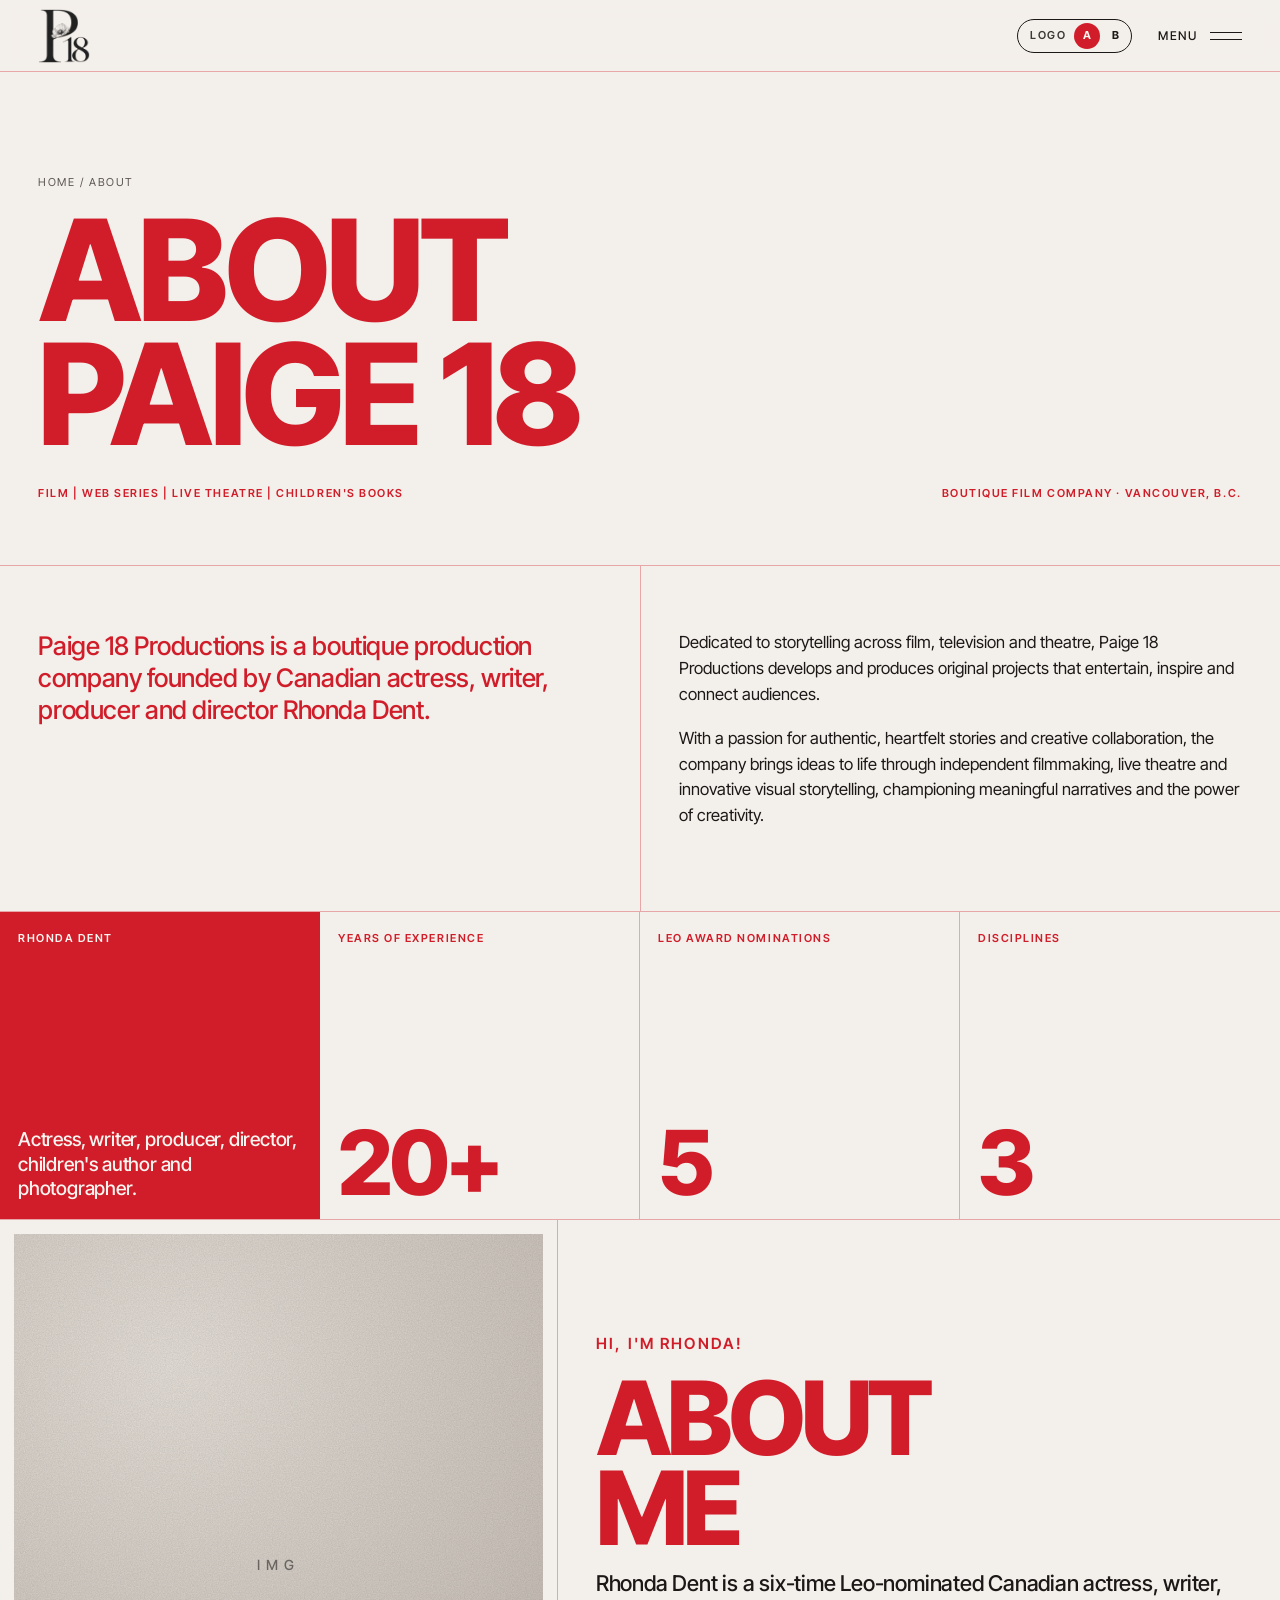
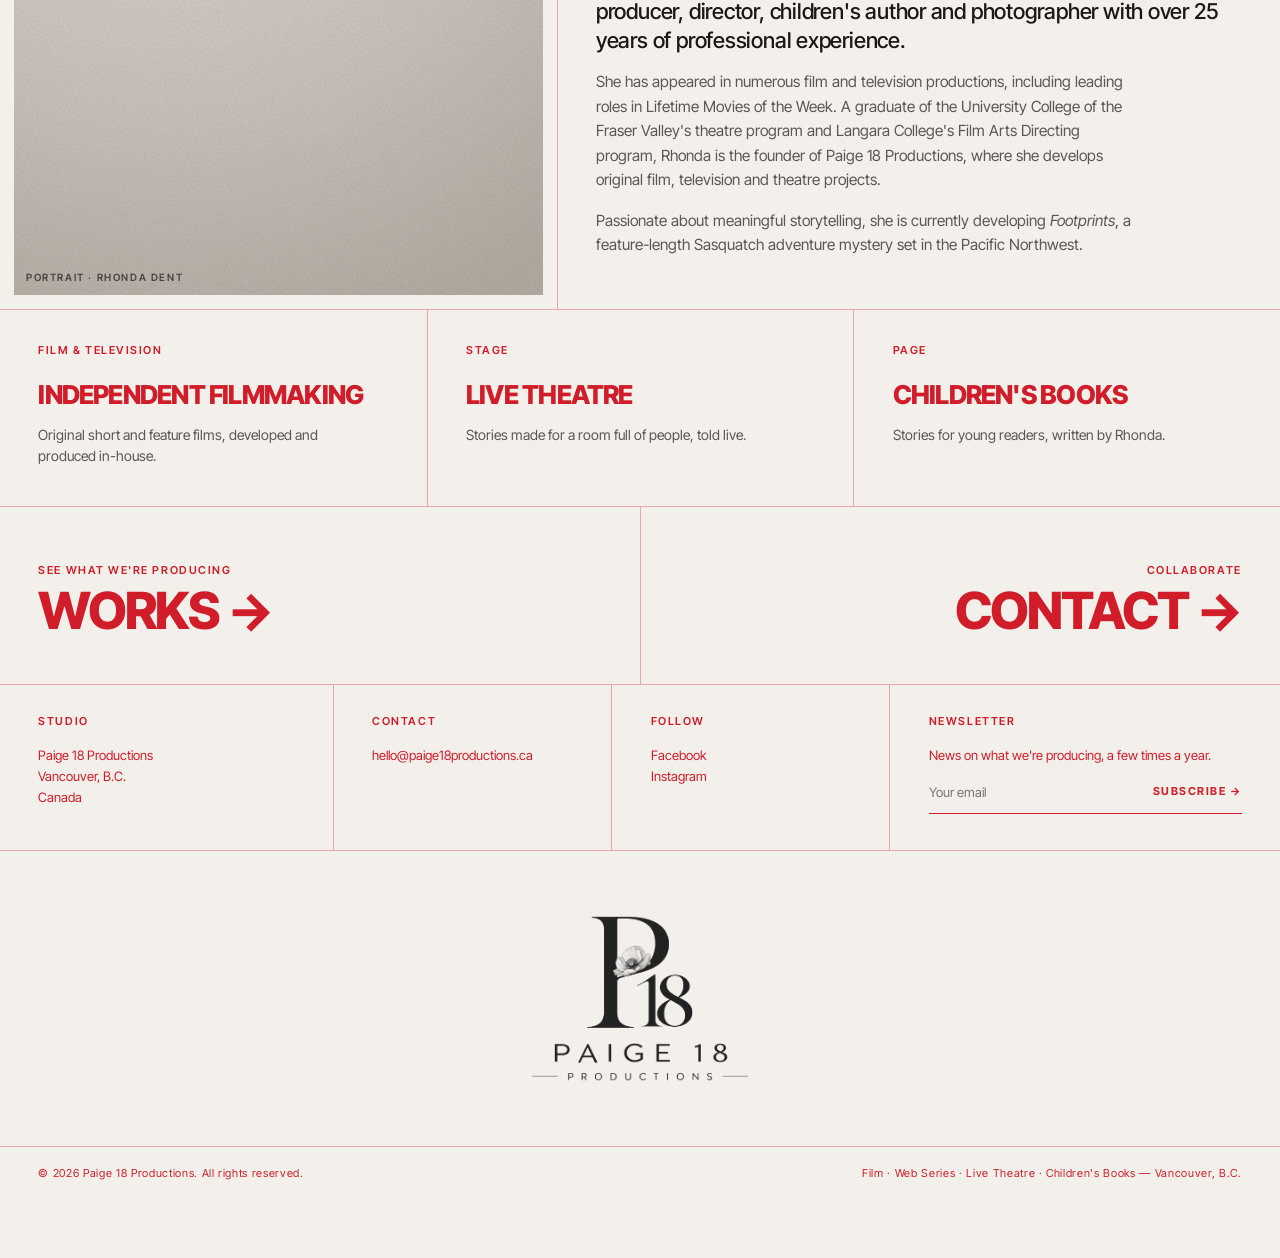
==== commit d6c229c1: "Logo concept chooser and real Paige 18 Productions content - Entry screen to pick Logo A (sketch pop" ====
--- a/about.html
+++ b/about.html
@@ -1,37 +1,49 @@
 <!doctype html>
-<html lang="en">
+<html lang="en" data-logo="a">
 <head>
   <meta charset="utf-8">
   <meta name="viewport" content="width=device-width, initial-scale=1">
-  <title>About — PAIGE 18 Production</title>
-  <meta name="description" content="PAIGE 18 Production is an independent film, theatre and web series company based in Vancouver, BC.">
-  <link rel="icon" type="image/png" href="assets/img/logo/favicon.png">
-  <link rel="apple-touch-icon" href="assets/img/logo/favicon.png">
+  <title>About — Paige 18 Productions</title>
+  <meta name="description" content="Paige 18 Productions is a boutique production company in Vancouver, B.C., founded by Canadian actress, writer, producer and director Rhonda Dent.">
+  <script>try{var l=localStorage.getItem("paige18-logo");if(l==="a"||l==="b")document.documentElement.setAttribute("data-logo",l)}catch(e){}</script>
+  <link rel="icon" type="image/png" href="assets/img/logo/concepts/favicon-a.png">
+  <link rel="apple-touch-icon" href="assets/img/logo/concepts/favicon-a.png">
   <meta name="theme-color" content="#f3efea">
   <link rel="preconnect" href="https://fonts.googleapis.com">
   <link rel="preconnect" href="https://fonts.gstatic.com" crossorigin>
-  <link href="https://fonts.googleapis.com/css2?family=Inter+Tight:wght@300;400;500;600;700;800&family=Jost:wght@200;400&family=Mrs+Saint+Delafield&display=swap" rel="stylesheet">
+  <link href="https://fonts.googleapis.com/css2?family=Inter+Tight:wght@300;400;500;600;700;800&family=Jost:wght@200;400&display=swap" rel="stylesheet">
   <link rel="stylesheet" href="assets/css/style.css">
 </head>
 <body>
 
   <header class="site-header site-header--solid">
-    <a class="logo" href="index.html" aria-label="PAIGE 18 Production — home">
-      <img class="logo__img logo__img--red" src="assets/img/logo/wordmark.png" alt="PAIGE 18 Production" width="452" height="193">
-      <img class="logo__img logo__img--white" src="assets/img/logo/wordmark-white.png" alt="" width="452" height="193">
+    <a class="logo" href="index.html" aria-label="Paige 18 Productions — home">
+      <img class="logo__img logo__img--red lg-a" src="assets/img/logo/concepts/logo-a-mark.png" alt="Paige 18 Productions" width="488" height="514">
+      <img class="logo__img logo__img--white lg-a" src="assets/img/logo/concepts/logo-a-mark-white.png" alt="" width="488" height="514">
+      <img class="logo__img logo__img--red lg-b" src="assets/img/logo/concepts/logo-b-mark.png" alt="Paige 18 Productions" width="769" height="754">
+      <img class="logo__img logo__img--white lg-b" src="assets/img/logo/concepts/logo-b-mark-white.png" alt="" width="769" height="754">
     </a>
     <nav class="nav" id="nav" aria-label="Main">
-      <img class="nav__mark" src="assets/img/logo/mark-vertical-white.png" alt="" width="225" height="531">
+      <div class="nav__mark">
+        <img class="lg-a" src="assets/img/logo/concepts/logo-a-white.png" alt="" width="985" height="750">
+        <img class="lg-b" src="assets/img/logo/concepts/logo-b-white.png" alt="" width="985" height="963">
+      </div>
       <div class="nav__links">
         <a href="index.html#works">Works</a>
         <a href="about.html" aria-current="page">About</a>
-        <a href="index.html#press">Press</a>
-        <a href="index.html#people">People</a>
+        <a href="index.html#founder">Founder</a>
         <a href="index.html#contact">Contact</a>
       </div>
-      <div class="nav__foot"><span>Film · Theatre · Series</span><span>Vancouver, BC</span><a href="mailto:hello@paige18.com">hello@paige18.com</a></div>
+      <div class="nav__foot"><span>Film · Web Series · Live Theatre · Children's Books</span><span>Vancouver, B.C.</span></div>
     </nav>
-    <button class="menu-btn" aria-label="Menu" aria-controls="nav" aria-expanded="false"><em class="menu-btn__label">Menu</em><i class="menu-btn__icon"><span></span><span></span></i></button>
+    <div class="header__right">
+      <div class="logo-switch" role="group" aria-label="Logo concept">
+        <span>Logo</span>
+        <button data-pick="a" aria-pressed="true">A</button>
+        <button data-pick="b" aria-pressed="false">B</button>
+      </div>
+      <button class="menu-btn" aria-label="Menu" aria-controls="nav" aria-expanded="false"><em class="menu-btn__label">Menu</em><i class="menu-btn__icon"><span></span><span></span></i></button>
+    </div>
   </header>
 
   <main id="main">
@@ -39,51 +51,47 @@
       <div class="crumbs"><a href="index.html">Home</a> / About</div>
       <h1 class="display">About<br>Paige 18</h1>
       <div class="page-hero__row">
-        <span class="script" style="font-size:clamp(32px,4vw,56px)">Small stories, told with care.</span>
-        <span class="eyebrow">Est. 2020 · Vancouver, BC</span>
+        <span class="eyebrow">Film | Web Series | Live Theatre | Children's Books</span>
+        <span class="eyebrow">Boutique film company · Vancouver, B.C.</span>
       </div>
     </section>
 
     <section class="split">
       <div class="prose reveal">
-        <p class="lead">PAIGE 18 Production is an independent company making film, theatre and web series in Vancouver. We believe the stage and the screen are one craft — both begin with a room, a few people and a story worth staying for.</p>
+        <p class="lead">Paige 18 Productions is a boutique production company founded by Canadian actress, writer, producer and director Rhonda Dent.</p>
       </div>
       <div class="prose reveal">
-        <p>The name comes from our first production: eighteen short monologues by eighteen local writers, staged in a community hall on a rainy weekend. Everything we have made since grew out of that room — the collaborators, the audience, and the idea that small, specific stories travel furthest.</p>
-        <p>Today we develop and produce original work across three formats, partner with festivals, broadcasters and theatres across Canada, and run an open development room for emerging writers and directors on the West Coast.</p>
-        <p>We work on the unceded territories of the xʷməθkʷəy̓əm (Musqueam), Sḵwx̱wú7mesh (Squamish) and səlilwətaɬ (Tsleil-Waututh) Nations.</p>
+        <p>Dedicated to storytelling across film, television and theatre, Paige 18 Productions develops and produces original projects that entertain, inspire and connect audiences.</p>
+        <p>With a passion for authentic, heartfelt stories and creative collaboration, the company brings ideas to life through independent filmmaking, live theatre and innovative visual storytelling, championing meaningful narratives and the power of creativity.</p>
       </div>
     </section>
 
     <div class="about__grid reveal" style="border-top:0;border-bottom:1px solid var(--line)">
-      <div class="about__cell about__cell--red"><span class="eyebrow">In numbers</span><p class="about__lede">Six seasons, three formats, one company.</p></div>
-      <div class="about__cell"><span class="eyebrow red">Productions</span><div class="stat__value" data-count="18">18</div></div>
-      <div class="about__cell"><span class="eyebrow red">Audience</span><div class="stat__value" data-count="120" data-suffix="K">120K</div></div>
-      <div class="about__cell"><span class="eyebrow red">Awards &amp; selections</span><div class="stat__value" data-count="24">24</div></div>
+      <div class="about__cell about__cell--red"><span class="eyebrow">Rhonda Dent</span><p class="about__lede">Actress, writer, producer, director, children's author and photographer.</p></div>
+      <div class="about__cell"><span class="eyebrow red">Years of experience</span><div class="stat__value" data-count="25" data-suffix="+">25+</div></div>
+      <div class="about__cell"><span class="eyebrow red">Leo Award nominations</span><div class="stat__value" data-count="6">6</div></div>
+      <div class="about__cell"><span class="eyebrow red">Disciplines</span><div class="stat__value" data-count="4">4</div></div>
     </div>
 
-    <section class="values">
-      <div class="value reveal"><span class="eyebrow red">(01)</span><h3>Slow development</h3><p>Every project spends real time in the room — readings, workshops, rewrites — before a single day of production.</p></div>
-      <div class="value reveal"><span class="eyebrow red">(02)</span><h3>Stage meets screen</h3><p>Plays become films, series start as monologues. We move stories between formats when it serves them.</p></div>
-      <div class="value reveal"><span class="eyebrow red">(03)</span><h3>Local, then outward</h3><p>We cast and crew from the West Coast first, and build partnerships that carry the work beyond it.</p></div>
-    </section>
-
-    <section class="split">
-      <div class="reveal"><h2 class="section__script script" style="margin:0">Timeline</h2></div>
-      <div class="reveal">
-        <ol class="timeline">
-          <li><span class="num">2020</span><span>Company founded with <em>Rain City Monologues</em>.</span></li>
-          <li><span class="num">2022</span><span>First short film, <em>Winter Garden</em>.</span></li>
-          <li><span class="num">2023</span><span>First web series, <em>Commercial Drive</em>; site-specific play <em>The Understudy</em>.</span></li>
-          <li><span class="num">2024</span><span><em>Paper Moon Motel</em> selected for festivals across North America.</span></li>
-          <li><span class="num">2025</span><span>Debut feature <em>Salt &amp; Cedar</em> begins its festival run.</span></li>
-          <li><span class="num">2026</span><span><em>North Shore</em> in post-production; <em>Dead Air</em> in development.</span></li>
-        </ol>
+    <section class="founder__grid" style="border-top:0;border-bottom:1px solid var(--line)">
+      <div class="founder__img ph ph--stone reveal" data-label="Portrait · Rhonda Dent"><img src="assets/img/rhonda-dent.jpg" alt="Rhonda Dent" loading="lazy" onerror="this.remove()"><span class="ph__mark">IMG</span></div>
+      <div class="founder__body reveal">
+        <p class="eyebrow red">Hi, I'm Rhonda!</p>
+        <h2 class="founder__name">About<br>me</h2>
+        <p class="founder__lede">Rhonda Dent is a six-time Leo-nominated Canadian actress, writer, producer, director, children's author and photographer with over 25 years of professional experience.</p>
+        <p>She has appeared in numerous film and television productions, including leading roles in Lifetime Movies of the Week. A graduate of the University College of the Fraser Valley's theatre program and Langara College's Film Arts Directing program, Rhonda is the founder of Paige 18 Productions, where she develops original film, television and theatre projects.</p>
+        <p>Passionate about meaningful storytelling, she is currently developing <em>Footprints</em>, a feature-length Sasquatch adventure mystery set in the Pacific Northwest.</p>
       </div>
     </section>
 
+    <section class="values">
+      <div class="value reveal"><span class="eyebrow red">Film &amp; television</span><h3>Independent filmmaking</h3><p>Original short and feature films, developed and produced in-house.</p></div>
+      <div class="value reveal"><span class="eyebrow red">Stage</span><h3>Live theatre</h3><p>Stories made for a room full of people, told live.</p></div>
+      <div class="value reveal"><span class="eyebrow red">Page</span><h3>Children's books</h3><p>Stories for young readers, written by Rhonda.</p></div>
+    </section>
+
     <section class="pager">
-      <a href="index.html#works"><span class="eyebrow">See the work</span><div class="display">Works →</div></a>
+      <a href="index.html#works"><span class="eyebrow">See what we're producing</span><div class="display">Works →</div></a>
       <a href="index.html#contact"><span class="eyebrow">Collaborate</span><div class="display">Contact →</div></a>
     </section>
   </main>
@@ -93,27 +101,24 @@
     <div class="footer__grid">
       <div class="footer__col">
         <h3 class="eyebrow">Studio</h3>
-        <address>PAIGE 18 Production<br>000 Placeholder Street<br>Vancouver, BC V6B 0A0<br>Canada</address>
+        <address>Paige 18 Productions<br>Vancouver, B.C.<br>Canada</address>
       </div>
       <div class="footer__col">
         <h3 class="eyebrow">Contact</h3>
         <ul>
-          <li><a href="mailto:hello@paige18.com">hello@paige18.com</a></li>
-          <li><a href="tel:+16040000000">+1 (604) 000-0000</a></li>
+          <li><a href="mailto:hello@paige18productions.ca">hello@paige18productions.ca</a></li>
         </ul>
       </div>
       <div class="footer__col">
         <h3 class="eyebrow">Follow</h3>
         <ul>
+          <li><a href="#" rel="noopener">Facebook</a></li>
           <li><a href="#" rel="noopener">Instagram</a></li>
-          <li><a href="#" rel="noopener">Vimeo</a></li>
-          <li><a href="#" rel="noopener">YouTube</a></li>
-          <li><a href="#" rel="noopener">IMDb</a></li>
         </ul>
       </div>
       <div class="footer__col">
         <h3 class="eyebrow">Newsletter</h3>
-        <p style="margin:0 0 6px">Premieres, auditions and behind-the-scenes — a few times a year.</p>
+        <p style="margin:0 0 6px">News on what we're producing, a few times a year.</p>
         <form class="newsletter" novalidate>
           <label class="sr-only" for="nl-email">Email</label>
           <input id="nl-email" type="email" placeholder="Your email" required>
@@ -121,32 +126,16 @@
         </form>
       </div>
     </div>
-    <div class="footer__wordmark"><img src="assets/img/logo/mark-outline.png" alt="PAIGE 18 Production" width="531" height="225" loading="lazy"></div>
+    <div class="footer__wordmark">
+      <img class="lg-a" src="assets/img/logo/concepts/logo-a.png" alt="Paige 18 Productions" width="985" height="750" loading="lazy">
+      <img class="lg-b" src="assets/img/logo/concepts/logo-b.png" alt="Paige 18 Productions" width="985" height="963" loading="lazy">
+    </div>
     <div class="footer__bar">
-      <span>© <span id="year">2026</span> PAIGE 18 Production. All rights reserved.</span>
-      <span>Film · Theatre · Series — Vancouver, BC</span>
+      <span>© <span id="year">2026</span> Paige 18 Productions. All rights reserved.</span>
+      <span>Film · Web Series · Live Theatre · Children's Books — Vancouver, B.C.</span>
     </div>
   </footer>
 
-  <!-- Laurel branch symbol -->
-  <svg width="0" height="0" style="position:absolute" aria-hidden="true">
-    <symbol id="laurel-l" viewBox="0 0 240 120">
-      <g fill="currentColor">
-        <path d="M58 112 C 26 96, 14 56, 34 12" fill="none" stroke="currentColor" stroke-width="1.6"/>
-        <ellipse cx="50" cy="104" rx="3.6" ry="9" transform="rotate(-60 50 104)"/>
-        <ellipse cx="38" cy="94" rx="3.6" ry="9" transform="rotate(-42 38 94)"/>
-        <ellipse cx="28" cy="80" rx="3.6" ry="9" transform="rotate(-28 28 80)"/>
-        <ellipse cx="22" cy="64" rx="3.6" ry="9" transform="rotate(-12 22 64)"/>
-        <ellipse cx="22" cy="47" rx="3.6" ry="9" transform="rotate(4 22 47)"/>
-        <ellipse cx="26" cy="31" rx="3.6" ry="9" transform="rotate(18 26 31)"/>
-        <ellipse cx="33" cy="16" rx="3.2" ry="8" transform="rotate(30 33 16)"/>
-        <ellipse cx="46" cy="92" rx="3" ry="7.5" transform="rotate(30 46 92)"/>
-        <ellipse cx="36" cy="76" rx="3" ry="7.5" transform="rotate(40 36 76)"/>
-        <ellipse cx="32" cy="58" rx="3" ry="7.5" transform="rotate(52 32 58)"/>
-        <ellipse cx="33" cy="40" rx="3" ry="7.5" transform="rotate(64 33 40)"/>
-      </g>
-    </symbol>
-  </svg>
 
   <script src="assets/js/data.js"></script>
   <script src="assets/js/main.js"></script>
--- a/assets/css/style.css
+++ b/assets/css/style.css
@@ -7,13 +7,13 @@
   --paper: #f8f5f1;
   --ink: #1b1817;
   --ink-soft: #5d5653;
-  --red: #b23b2f;        /* point red, slightly desaturated */
-  --red-deep: #93302a;
-  --red-tint: #e9d3cd;
+  --red: #d01d29;        /* point red: a shade darker than the logo red #ea1621 */
+  --red-deep: #a8141f;
+  --red-tint: #f4d4d3;
   --blue: #cdd8e0;       /* pale editorial blue */
   --blue-deep: #6f8a9c;
   --stone: #d9d3cc;
-  --line: rgba(178, 59, 47, 0.38);
+  --line: rgba(208, 29, 41, 0.34);
   --line-ink: rgba(27, 24, 23, 0.14);
 
   --f-sans: "Inter Tight", "Helvetica Neue", Arial, sans-serif;
@@ -131,7 +131,7 @@
 
 .ph--stone { background: radial-gradient(120% 90% at 30% 20%, #e7e1da 0%, #cfc7bf 60%, #b9b0a7 100%); color: var(--ink); }
 .ph--dark  { background: radial-gradient(110% 80% at 50% 35%, #4a4644 0%, #1f1c1b 65%, #0f0d0d 100%); color: #f3efea; }
-.ph--red   { background: radial-gradient(120% 90% at 70% 30%, #c4564a 0%, #a3362c 55%, #7a2620 100%); color: #f8e9e5; }
+.ph--red   { background: radial-gradient(120% 90% at 70% 30%, #df4a52 0%, #c01c27 55%, #8d121b 100%); color: #f8e9e5; }
 .ph--blue  { background: radial-gradient(120% 90% at 40% 30%, #e1e8ee 0%, #b9c8d3 55%, #8ea4b4 100%); color: #213441; }
 .ph--sand  { background: radial-gradient(120% 90% at 60% 20%, #efe7dc 0%, #d8c9b5 60%, #b8a58c 100%); color: var(--ink); }
 .ph--ash   { background: linear-gradient(160deg, #8b8580 0%, #4c4845 60%, #2b2826 100%); color: #f3efea; }
@@ -179,8 +179,12 @@
 .logo {
   position: relative;
   display: block;
-  height: 40px;
-}
+  height: 54px;
+}
+
+/* Logo concept: only the chosen concept's artwork is shown */
+html[data-logo="a"] .lg-b,
+html[data-logo="b"] .lg-a { display: none !important; }
 
 .logo__img {
   height: 100%;
@@ -219,10 +223,8 @@
   transition: opacity 0.45s var(--ease), visibility 0.45s;
 }
 
-.nav__mark {
-  height: min(62vh, 520px);
-  width: auto;
-}
+.nav__mark { display: flex; align-items: center; }
+.nav__mark img { width: min(34vw, 440px); height: auto; }
 
 .nav__links { display: flex; flex-direction: column; gap: 2px; }
 
@@ -669,7 +671,7 @@
   flex-direction: column;
   justify-content: space-between;
   padding: 18px;
-  background: rgba(178, 59, 47, 0.9);
+  background: rgba(208, 29, 41, 0.9);
   color: var(--paper);
   opacity: 0;
   transition: opacity 0.4s var(--ease);
@@ -1071,7 +1073,7 @@
 }
 
 .footer__wordmark img {
-  width: min(100%, 160px);
+  width: min(100%, 220px);
   height: auto;
 }
 
@@ -1084,6 +1086,171 @@
   letter-spacing: 0.06em;
   border-top: 1px solid var(--line);
 }
+
+/* ---------- Hero eyebrow ---------- */
+
+.hero__eyebrow { display: block; margin-bottom: 18px; opacity: 0.9; }
+
+/* ---------- Founder ---------- */
+
+.founder__grid {
+  display: grid;
+  grid-template-columns: minmax(0, 1fr) minmax(0, 1.3fr);
+  border-top: 1px solid var(--line);
+}
+
+.founder__img {
+  aspect-ratio: 4 / 5;
+  max-width: 100%;
+  margin: 14px;
+}
+
+.founder__body {
+  min-width: 0;
+  padding: clamp(28px, 4vw, 64px) var(--gutter);
+  border-left: 1px solid var(--line);
+  display: flex;
+  flex-direction: column;
+  justify-content: flex-end;
+  gap: 16px;
+}
+
+.founder__body p { margin: 0; max-width: 60ch; font-size: clamp(15px, 1.2vw, 17px); line-height: 1.6; color: var(--ink-soft); }
+.founder__body .eyebrow { color: var(--red); }
+
+.founder__name {
+  margin: 0;
+  font-size: clamp(56px, 8vw, 128px);
+  font-weight: 800;
+  text-transform: uppercase;
+  letter-spacing: -0.045em;
+  line-height: 0.88;
+  color: var(--red);
+}
+
+.founder__body p.founder__lede {
+  color: var(--ink);
+  font-size: clamp(19px, 1.7vw, 25px);
+  font-weight: 500;
+  line-height: 1.3;
+  letter-spacing: -0.01em;
+}
+
+.founder__body .link-arrow { align-self: flex-start; margin-top: 8px; }
+
+.contact__mark img { height: 48px; width: auto; }
+
+/* ---------- Entry: logo chooser ---------- */
+
+body.intro-open { overflow: hidden; }
+
+.intro {
+  position: fixed;
+  inset: 0;
+  z-index: 100;
+  display: grid;
+  grid-template-rows: auto 1fr;
+  gap: clamp(20px, 3vw, 40px);
+  padding: clamp(28px, 5vw, 64px) var(--gutter);
+  background: var(--bg);
+  color: var(--ink);
+  overflow-y: auto;
+  transition: opacity 0.6s var(--ease), visibility 0.6s;
+}
+
+.intro.is-leaving { opacity: 0; visibility: hidden; }
+
+.intro__head { display: grid; gap: 10px; justify-items: center; text-align: center; }
+.intro__head .eyebrow { color: var(--red); }
+
+.intro__title {
+  margin: 0;
+  font-size: clamp(32px, 4.4vw, 64px);
+  font-weight: 800;
+  text-transform: uppercase;
+  letter-spacing: -0.04em;
+  line-height: 0.95;
+  text-wrap: balance;
+}
+
+.intro__note { margin: 0; font-size: 13px; color: var(--ink-soft); }
+
+.intro__options {
+  display: grid;
+  grid-template-columns: 1fr 1fr;
+  border: 1px solid var(--line);
+  min-height: 0;
+}
+
+.intro__card {
+  position: relative;
+  display: grid;
+  grid-template-rows: 1fr auto;
+  align-items: center;
+  justify-items: center;
+  gap: 20px;
+  padding: clamp(24px, 4vw, 56px) clamp(16px, 3vw, 40px) 20px;
+  background: var(--paper);
+  transition: background 0.3s var(--ease);
+}
+
+.intro__card + .intro__card { border-left: 1px solid var(--line); }
+
+.intro__card img {
+  width: auto;
+  max-width: min(100%, 420px);
+  max-height: 46vh;
+  transition: transform 0.6s var(--ease);
+}
+
+.intro__card:hover { background: #fff; }
+.intro__card:hover img { transform: scale(1.03); }
+.intro__card:focus-visible { outline: 2px solid var(--red); outline-offset: -6px; }
+
+.intro__label {
+  display: flex;
+  gap: 10px;
+  align-items: baseline;
+  font-size: 12px;
+  letter-spacing: 0.14em;
+  text-transform: uppercase;
+  color: var(--ink-soft);
+}
+
+.intro__label strong { color: var(--red); font-weight: 700; }
+
+/* ---------- Logo concept toggle ---------- */
+
+.header__right { display: flex; align-items: center; gap: clamp(14px, 2vw, 28px); }
+
+.logo-switch {
+  display: flex;
+  align-items: center;
+  gap: 2px;
+  padding: 3px 3px 3px 12px;
+  border: 1px solid currentColor;
+  border-radius: 999px;
+  font-size: 11px;
+  font-weight: 600;
+  letter-spacing: 0.14em;
+  text-transform: uppercase;
+}
+
+.logo-switch span { margin-right: 6px; opacity: 0.85; }
+
+.logo-switch button {
+  width: 26px;
+  height: 26px;
+  border-radius: 50%;
+  font-weight: 700;
+  transition: background 0.25s var(--ease), color 0.25s var(--ease);
+}
+
+.site-header:not(.is-solid):not(.site-header--solid) .logo-switch button[aria-pressed="true"] { color: var(--ink); background: #f8f5f1; }
+.site-header.is-solid .logo-switch button[aria-pressed="true"],
+.site-header--solid .logo-switch button[aria-pressed="true"] { color: var(--paper); background: var(--red); }
+
+body.menu-open .logo-switch { opacity: 0; pointer-events: none; }
 
 /* ---------- Reveal ---------- */
 
@@ -1243,13 +1410,20 @@
     row-gap: 28px;
   }
 
-  .nav__mark { height: min(30vh, 220px); }
+  .nav__mark img { width: min(56vw, 220px); }
   .nav__links { align-self: center; }
   .nav__links a { font-size: clamp(40px, 12vw, 64px); }
   .nav__foot { flex-wrap: wrap; }
   .menu-btn__label { display: none; }
 
-  .logo { height: 32px; }
+  .founder__grid { grid-template-columns: 1fr; }
+  .founder__body { border-left: 0; border-top: 1px solid var(--line); }
+
+  .intro__options { grid-template-columns: 1fr; }
+  .intro__card + .intro__card { border-left: 0; border-top: 1px solid var(--line); }
+  .intro__card img { max-height: 26vh; }
+
+  .logo { height: 44px; }
 
   .hero__bottom { grid-template-columns: 1fr; }
   .hero__side { justify-items: start; text-align: left; }
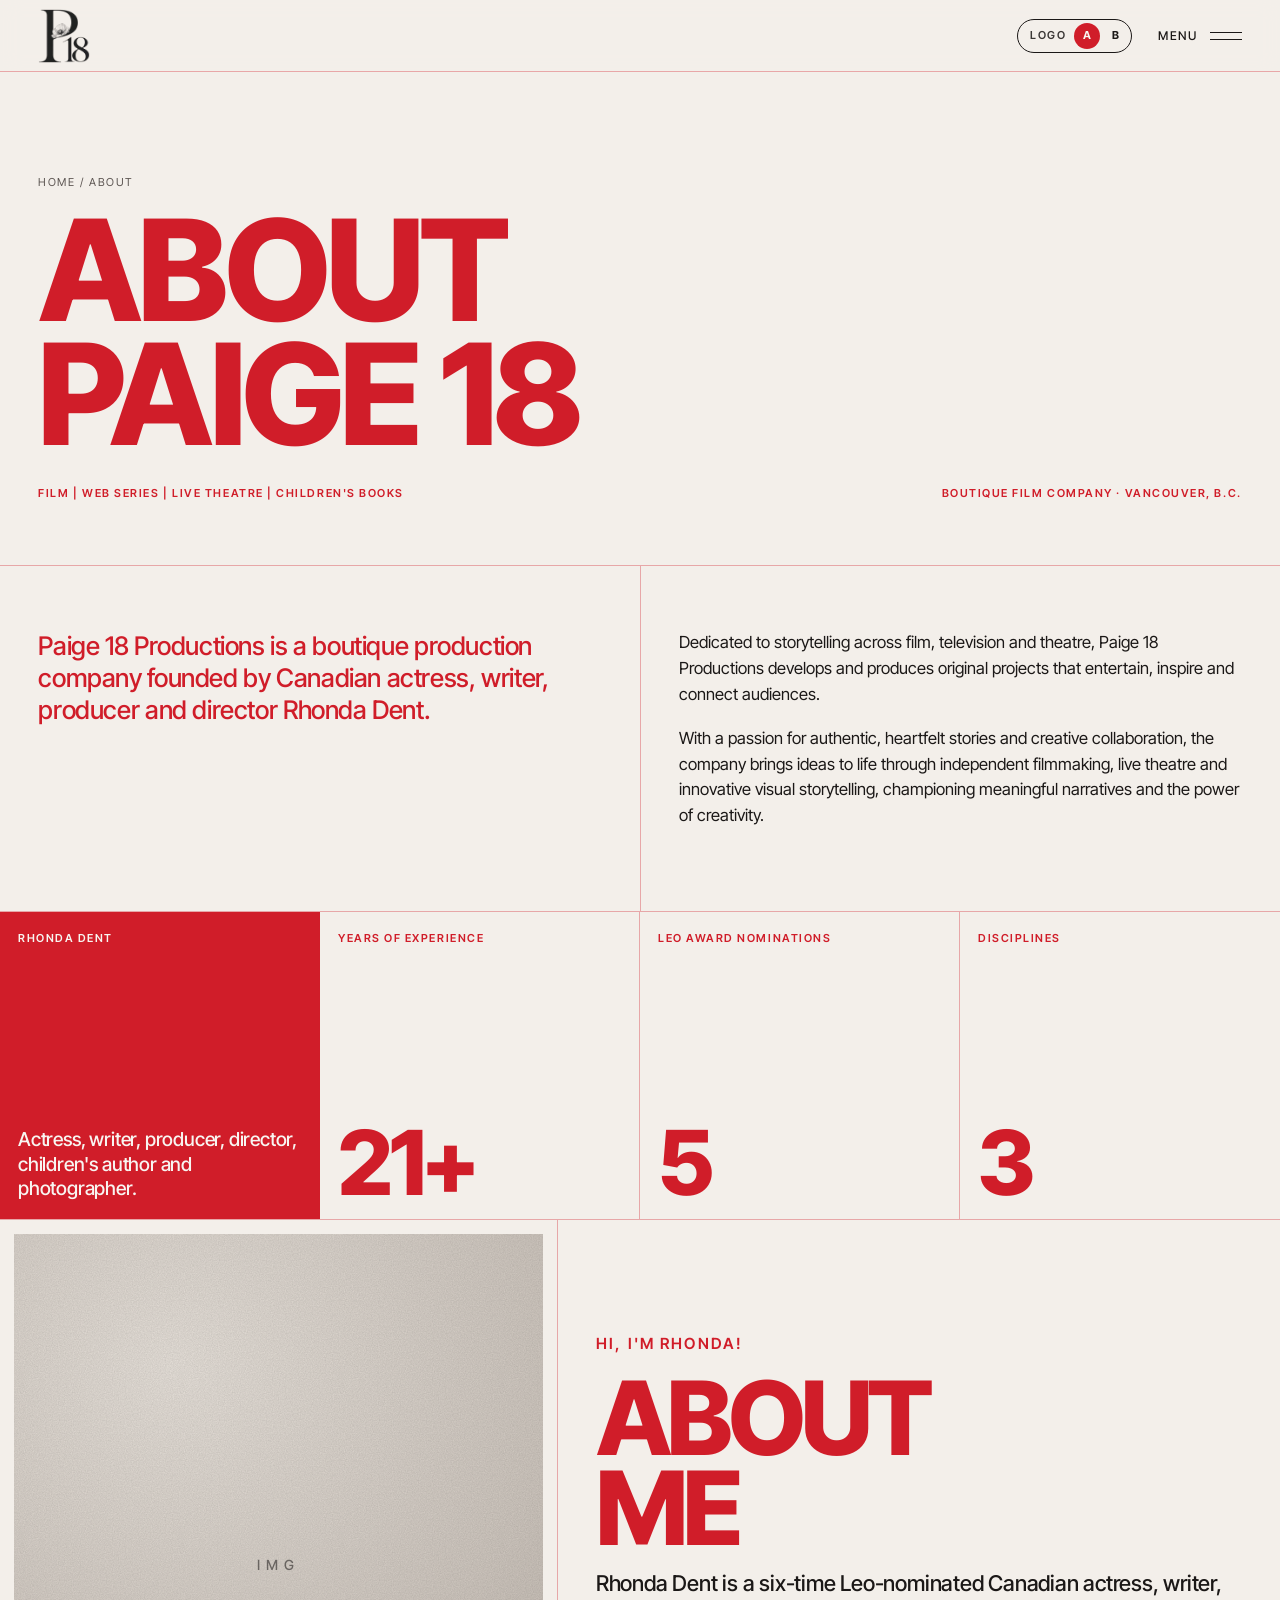
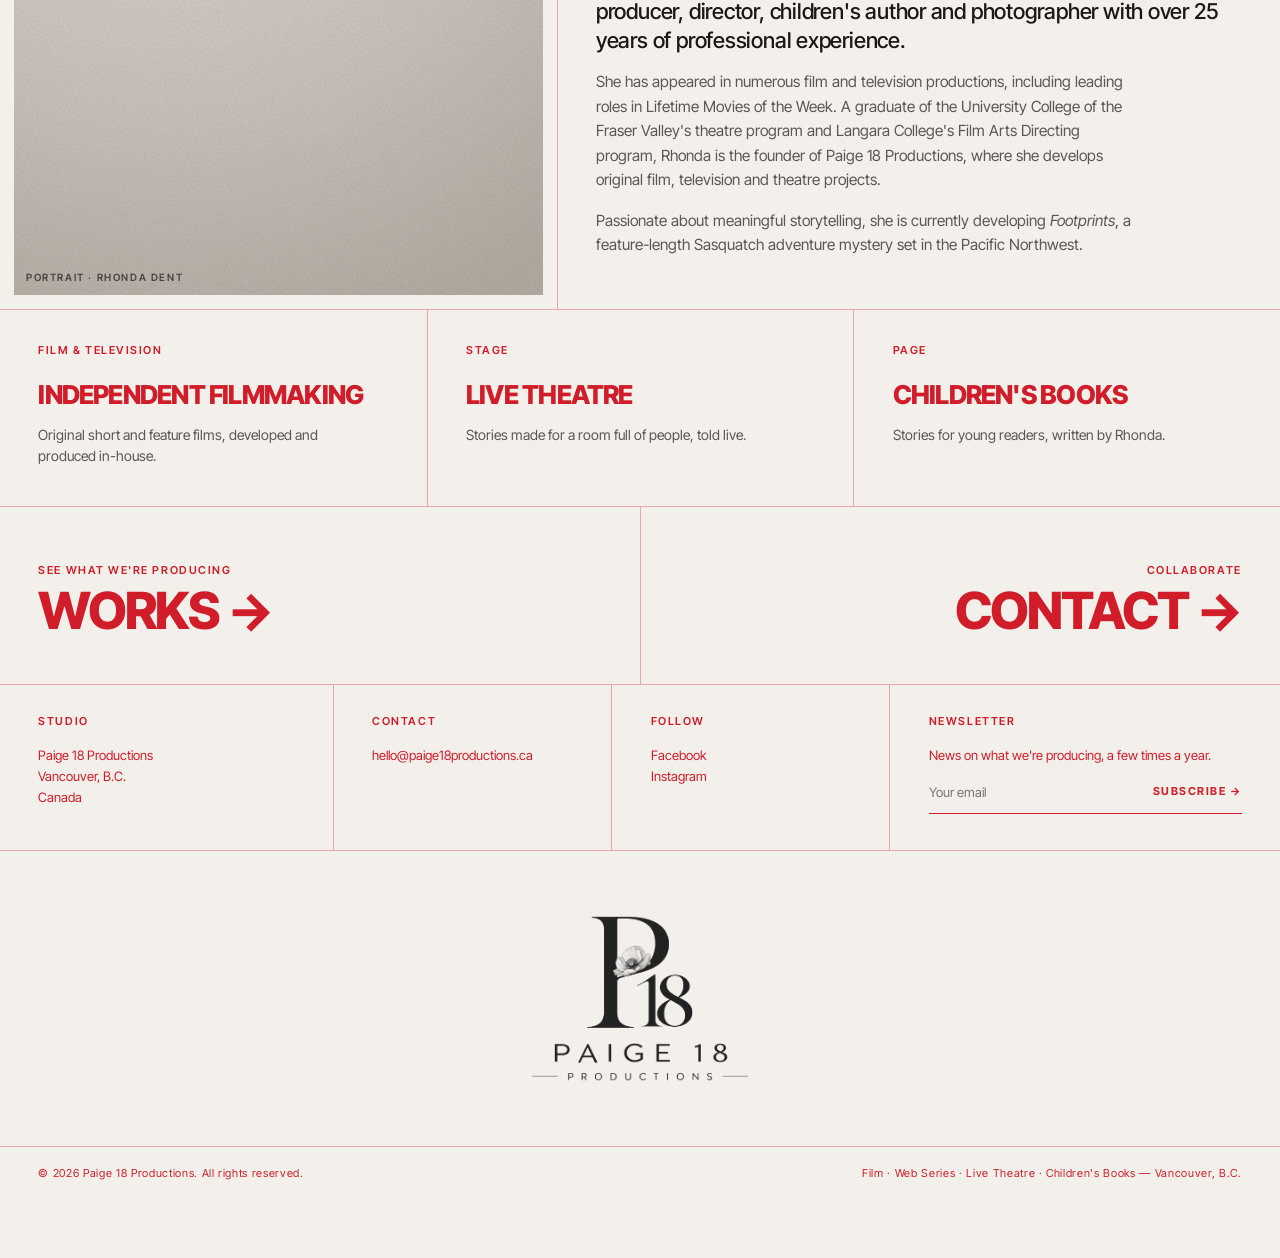
==== commit 2af04441: "Set the logo concept before first paint even without a saved choice Co-Authored-By: Claude Opus 5.5 " ====
--- a/about.html
+++ b/about.html
@@ -5,7 +5,7 @@
   <meta name="viewport" content="width=device-width, initial-scale=1">
   <title>About — Paige 18 Productions</title>
   <meta name="description" content="Paige 18 Productions is a boutique production company in Vancouver, B.C., founded by Canadian actress, writer, producer and director Rhonda Dent.">
-  <script>try{var l=localStorage.getItem("paige18-logo");if(l==="a"||l==="b")document.documentElement.setAttribute("data-logo",l)}catch(e){}</script>
+  <script>var l="a";try{var s=localStorage.getItem("paige18-logo");if(s==="a"||s==="b")l=s}catch(e){}document.documentElement.setAttribute("data-logo",l)</script>
   <link rel="icon" type="image/png" href="assets/img/logo/concepts/favicon-a.png">
   <link rel="apple-touch-icon" href="assets/img/logo/concepts/favicon-a.png">
   <meta name="theme-color" content="#f3efea">
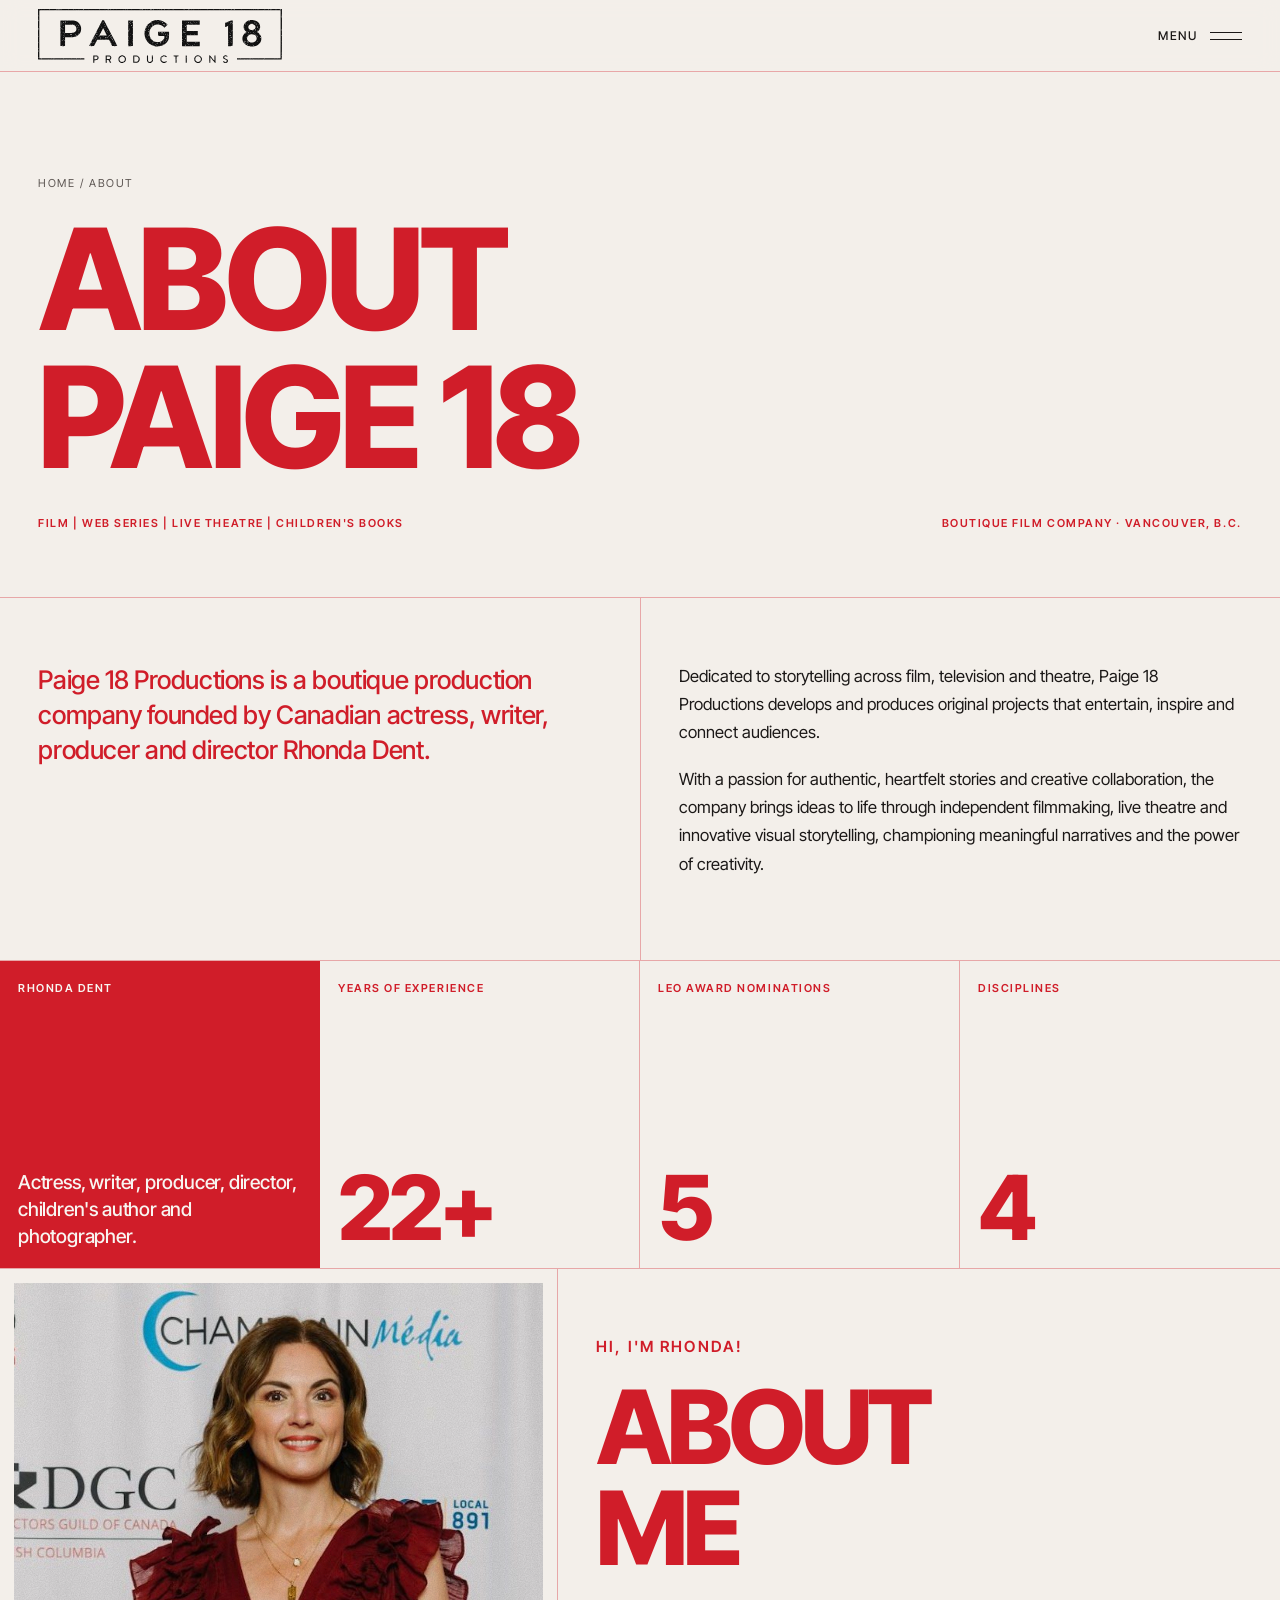
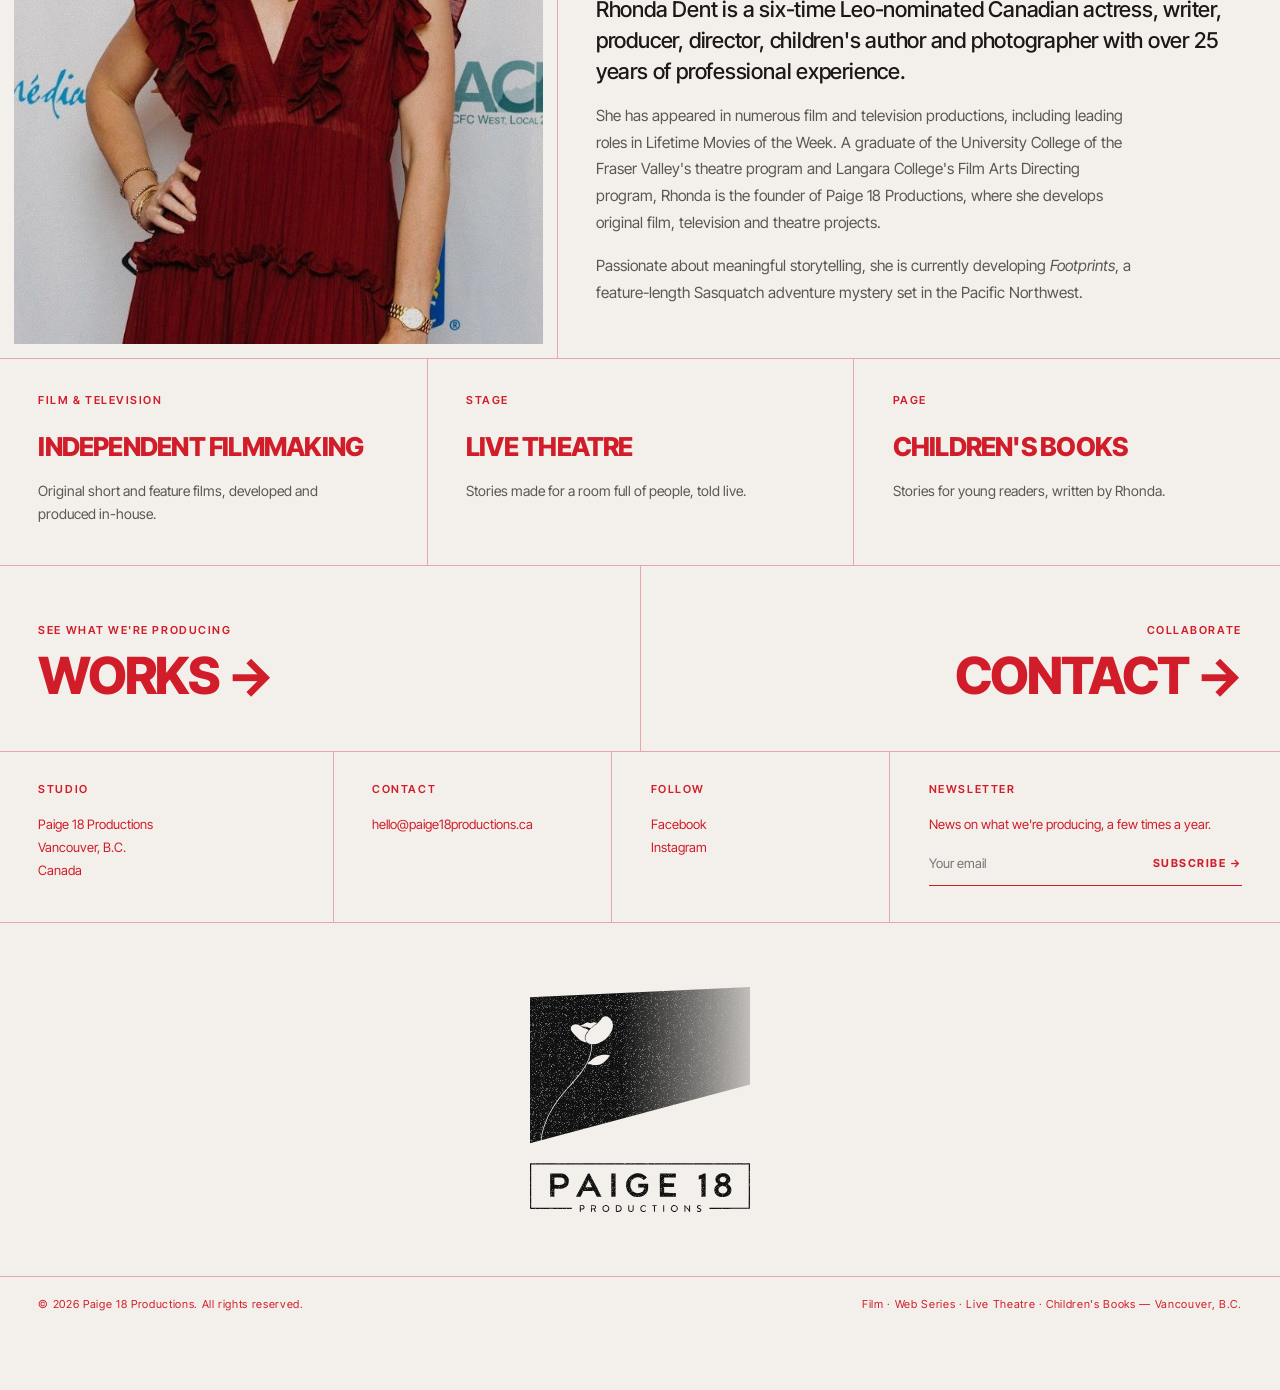
==== commit 206f99b5: "Apply the final Paige 18 logo and remove the logo chooser - Header wordmark (white over the hero, bl" ====
--- a/about.html
+++ b/about.html
@@ -1,13 +1,12 @@
 <!doctype html>
-<html lang="en" data-logo="a">
+<html lang="en">
 <head>
   <meta charset="utf-8">
   <meta name="viewport" content="width=device-width, initial-scale=1">
   <title>About — Paige 18 Productions</title>
   <meta name="description" content="Paige 18 Productions is a boutique production company in Vancouver, B.C., founded by Canadian actress, writer, producer and director Rhonda Dent.">
-  <script>var l="a";try{var s=localStorage.getItem("paige18-logo");if(s==="a"||s==="b")l=s}catch(e){}document.documentElement.setAttribute("data-logo",l)</script>
-  <link rel="icon" type="image/png" href="assets/img/logo/concepts/favicon-a.png">
-  <link rel="apple-touch-icon" href="assets/img/logo/concepts/favicon-a.png">
+  <link rel="icon" type="image/png" href="assets/img/logo/final/favicon.png">
+  <link rel="apple-touch-icon" href="assets/img/logo/final/favicon.png">
   <meta name="theme-color" content="#f3efea">
   <link rel="preconnect" href="https://fonts.googleapis.com">
   <link rel="preconnect" href="https://fonts.gstatic.com" crossorigin>
@@ -18,15 +17,13 @@
 
   <header class="site-header site-header--solid">
     <a class="logo" href="index.html" aria-label="Paige 18 Productions — home">
-      <img class="logo__img logo__img--red lg-a" src="assets/img/logo/concepts/logo-a-mark.png" alt="Paige 18 Productions" width="488" height="514">
-      <img class="logo__img logo__img--white lg-a" src="assets/img/logo/concepts/logo-a-mark-white.png" alt="" width="488" height="514">
-      <img class="logo__img logo__img--red lg-b" src="assets/img/logo/concepts/logo-b-mark.png" alt="Paige 18 Productions" width="769" height="754">
-      <img class="logo__img logo__img--white lg-b" src="assets/img/logo/concepts/logo-b-mark-white.png" alt="" width="769" height="754">
+      <img class="logo__img logo__img--red" src="assets/img/logo/final/paige18-wordmark.svg" alt="Paige 18 Productions" width="704" height="156">
+      <img class="logo__img logo__img--white" src="assets/img/logo/final/paige18-wordmark-white.svg" alt="" width="704" height="156">
     </a>
     <nav class="nav" id="nav" aria-label="Main">
       <div class="nav__mark">
-        <img class="lg-a" src="assets/img/logo/concepts/logo-a-white.png" alt="" width="985" height="750">
-        <img class="lg-b" src="assets/img/logo/concepts/logo-b-white.png" alt="" width="985" height="963">
+        <img src="assets/img/logo/final/paige18-symbol.svg" alt="" width="704" height="500">
+        <img src="assets/img/logo/final/paige18-wordmark-white.svg" alt="" width="704" height="156">
       </div>
       <div class="nav__links">
         <a href="index.html#works">Works</a>
@@ -37,11 +34,6 @@
       <div class="nav__foot"><span>Film · Web Series · Live Theatre · Children's Books</span><span>Vancouver, B.C.</span></div>
     </nav>
     <div class="header__right">
-      <div class="logo-switch" role="group" aria-label="Logo concept">
-        <span>Logo</span>
-        <button data-pick="a" aria-pressed="true">A</button>
-        <button data-pick="b" aria-pressed="false">B</button>
-      </div>
       <button class="menu-btn" aria-label="Menu" aria-controls="nav" aria-expanded="false"><em class="menu-btn__label">Menu</em><i class="menu-btn__icon"><span></span><span></span></i></button>
     </div>
   </header>
@@ -126,10 +118,7 @@
         </form>
       </div>
     </div>
-    <div class="footer__wordmark">
-      <img class="lg-a" src="assets/img/logo/concepts/logo-a.png" alt="Paige 18 Productions" width="985" height="750" loading="lazy">
-      <img class="lg-b" src="assets/img/logo/concepts/logo-b.png" alt="Paige 18 Productions" width="985" height="963" loading="lazy">
-    </div>
+    <div class="footer__wordmark"><img src="assets/img/logo/final/paige18-primary.svg" alt="Paige 18 Productions" width="704" height="720" loading="lazy"></div>
     <div class="footer__bar">
       <span>© <span id="year">2026</span> Paige 18 Productions. All rights reserved.</span>
       <span>Film · Web Series · Live Theatre · Children's Books — Vancouver, B.C.</span>
--- a/assets/css/style.css
+++ b/assets/css/style.css
@@ -37,7 +37,7 @@
   color: var(--ink);
   font-family: var(--f-sans);
   font-size: 15px;
-  line-height: 1.5;
+  line-height: 1.65;
   -webkit-font-smoothing: antialiased;
   overflow-x: hidden;
 }
@@ -60,7 +60,7 @@
   font-weight: 800;
   text-transform: uppercase;
   letter-spacing: -0.035em;
-  line-height: 0.88;
+  line-height: 0.98;
   margin: 0;
 }
 
@@ -68,7 +68,7 @@
   font-family: var(--f-script);
   font-weight: 400;
   letter-spacing: 0.01em;
-  line-height: 1;
+  line-height: 1.1;
   text-transform: none;
 }
 
@@ -223,8 +223,8 @@
   transition: opacity 0.45s var(--ease), visibility 0.45s;
 }
 
-.nav__mark { display: flex; align-items: center; }
-.nav__mark img { width: min(34vw, 440px); height: auto; }
+.nav__mark { display: flex; flex-direction: column; align-items: flex-start; gap: 22px; }
+.nav__mark img { width: min(30vw, 400px); height: auto; }
 
 .nav__links { display: flex; flex-direction: column; gap: 2px; }
 
@@ -233,7 +233,7 @@
   font-weight: 800;
   text-transform: uppercase;
   letter-spacing: -0.045em;
-  line-height: 0.95;
+  line-height: 1.04;
   transition: opacity 0.3s var(--ease), transform 0.3s var(--ease);
 }
 
@@ -380,7 +380,7 @@
 
 .hero__actions { display: flex; flex-wrap: wrap; gap: 8px; justify-content: flex-end; }
 
-.hero__side p { margin: 0; font-size: 13px; line-height: 1.45; opacity: 0.85; }
+.hero__side p { margin: 0; font-size: 13px; line-height: 1.6; opacity: 0.85; }
 
 .hero__meta {
   margin-top: 22px;
@@ -503,7 +503,7 @@
   font-weight: 800;
   text-transform: uppercase;
   letter-spacing: -0.04em;
-  line-height: 0.9;
+  line-height: 1;
   color: var(--red);
   margin: 0;
 }
@@ -516,7 +516,7 @@
   color: var(--red);
   font-size: 15px;
   font-weight: 500;
-  line-height: 1.4;
+  line-height: 1.52;
 }
 
 /* ---------- About ---------- */
@@ -547,7 +547,7 @@
 
 .about__lede {
   font-size: clamp(17px, 1.5vw, 21px);
-  line-height: 1.3;
+  line-height: 1.42;
   font-weight: 500;
   letter-spacing: -0.01em;
   margin: 0;
@@ -557,14 +557,14 @@
   font-size: clamp(56px, 7vw, 112px);
   font-weight: 800;
   letter-spacing: -0.05em;
-  line-height: 0.85;
+  line-height: 0.95;
   color: var(--red);
 }
 
 .stat__label {
   font-size: 12px;
   font-weight: 500;
-  line-height: 1.35;
+  line-height: 1.48;
   color: var(--red);
 }
 
@@ -633,7 +633,7 @@
 
 .works__grid {
   display: grid;
-  grid-template-columns: repeat(4, 1fr);
+  grid-template-columns: repeat(5, minmax(0, 1fr));
   border-top: 1px solid var(--line);
 }
 
@@ -690,7 +690,7 @@
 .work__logline {
   font-size: clamp(15px, 1.25vw, 19px);
   font-weight: 500;
-  line-height: 1.3;
+  line-height: 1.42;
   letter-spacing: -0.01em;
   margin: 0;
 }
@@ -702,7 +702,8 @@
 
 .work__meta {
   display: grid;
-  grid-template-columns: 1fr auto;
+  grid-template-columns: minmax(0, 1fr) auto;
+  grid-template-areas: "name year" "type type";
   gap: 2px 12px;
   font-size: 12px;
 }
@@ -715,8 +716,9 @@
   color: var(--red);
 }
 
-.work__year { color: var(--red); font-feature-settings: "tnum"; }
-.work__type { color: var(--ink-soft); }
+.work__name { grid-area: name; min-width: 0; }
+.work__year { grid-area: year; color: var(--red); font-feature-settings: "tnum"; white-space: nowrap; }
+.work__type { grid-area: type; color: var(--ink-soft); }
 
 .work__link { position: absolute; inset: 0; z-index: 6; }
 .work__link:focus-visible { outline: 2px solid var(--red); outline-offset: -4px; }
@@ -774,8 +776,7 @@
 
 .quotes__big {
   font-size: clamp(36px, 5vw, 76px);
-  color: var(--paper);
-  text-shadow: 0 0 1px rgba(0,0,0,0.02);
+  color: var(--ink);
 }
 
 .quotes__list { list-style: none; margin: 0; padding: 0; }
@@ -791,7 +792,7 @@
   margin: 0 0 8px;
   font-size: clamp(16px, 1.4vw, 20px);
   font-weight: 600;
-  line-height: 1.3;
+  line-height: 1.42;
   letter-spacing: -0.01em;
 }
 
@@ -844,7 +845,7 @@
   font-weight: 800;
   text-transform: uppercase;
   letter-spacing: -0.03em;
-  line-height: 0.95;
+  line-height: 1.04;
   color: var(--red);
 }
 
@@ -872,7 +873,7 @@
   font-weight: 800;
   text-transform: uppercase;
   letter-spacing: -0.04em;
-  line-height: 0.9;
+  line-height: 1;
   color: var(--red);
   margin: 0;
   max-width: 10em;
@@ -907,10 +908,10 @@
   font-weight: 700;
   text-transform: uppercase;
   letter-spacing: -0.005em;
-  line-height: 1.1;
-}
-
-.inquiry-tab span { font-size: 11px; line-height: 1.35; opacity: 0.85; }
+  line-height: 1.2;
+}
+
+.inquiry-tab span { font-size: 11px; line-height: 1.48; opacity: 0.85; }
 
 .form { display: grid; gap: 0; }
 
@@ -996,13 +997,28 @@
   aspect-ratio: 3 / 4;
 }
 
+/* Cross-fading slideshow of the films and founder */
+.slideshow > img {
+  opacity: 0;
+  transform: scale(1.06);
+  transition: opacity 1.4s var(--ease), transform 6s linear;
+}
+
+.slideshow > img.is-active {
+  opacity: 1;
+  transform: scale(1);
+  z-index: 1;
+}
+
+.slideshow::after { display: none; }
+
 .contact__email {
   position: absolute;
   right: 0;
   left: 0;
   text-align: right;
   font-size: clamp(30px, 3.8vw, 58px);
-  line-height: 0.92;
+  line-height: 1;
   word-break: break-word;
 }
 
@@ -1029,7 +1045,7 @@
   padding: 28px var(--gutter) 36px;
   border-right: 1px solid var(--line);
   font-size: 13px;
-  line-height: 1.6;
+  line-height: 1.75;
 }
 
 .footer__col:last-child { border-right: 0; }
@@ -1115,7 +1131,7 @@
   gap: 16px;
 }
 
-.founder__body p { margin: 0; max-width: 60ch; font-size: clamp(15px, 1.2vw, 17px); line-height: 1.6; color: var(--ink-soft); }
+.founder__body p { margin: 0; max-width: 60ch; font-size: clamp(15px, 1.2vw, 17px); line-height: 1.75; color: var(--ink-soft); }
 .founder__body .eyebrow { color: var(--red); }
 
 .founder__name {
@@ -1124,7 +1140,7 @@
   font-weight: 800;
   text-transform: uppercase;
   letter-spacing: -0.045em;
-  line-height: 0.88;
+  line-height: 0.98;
   color: var(--red);
 }
 
@@ -1132,13 +1148,32 @@
   color: var(--ink);
   font-size: clamp(19px, 1.7vw, 25px);
   font-weight: 500;
-  line-height: 1.3;
+  line-height: 1.42;
   letter-spacing: -0.01em;
 }
 
 .founder__body .link-arrow { align-self: flex-start; margin-top: 8px; }
 
-.contact__mark img { height: 48px; width: auto; }
+.contact__mark { height: 38px; width: auto; }
+
+.laurels--six { grid-template-columns: repeat(6, 1fr); }
+.laurels--six .laurel { padding: 22px 6px; }
+.founder__img img { object-position: 52% 22%; }
+
+.work-poster {
+  display: block;
+  width: 100%;
+  max-width: 360px;
+  height: auto;
+  margin-bottom: 32px;
+  box-shadow: 0 18px 40px -24px rgba(27, 24, 23, 0.45);
+}
+
+@media (max-width: 1080px) {
+  .laurels--six { grid-template-columns: repeat(3, 1fr); }
+  .laurels--six .laurel:nth-child(4) { border-left: 0; }
+  .laurels--six .laurel:nth-child(-n+3) { border-bottom: 1px solid var(--line); }
+}
 
 /* ---------- Entry: logo chooser ---------- */
 
@@ -1169,7 +1204,7 @@
   font-weight: 800;
   text-transform: uppercase;
   letter-spacing: -0.04em;
-  line-height: 0.95;
+  line-height: 1.04;
   text-wrap: balance;
 }
 
@@ -1288,8 +1323,8 @@
 .split > * { padding: clamp(32px, 5vw, 72px) var(--gutter); }
 .split > * + * { border-left: 1px solid var(--line); }
 
-.prose p { margin: 0 0 1.1em; font-size: clamp(16px, 1.3vw, 19px); line-height: 1.55; max-width: 60ch; }
-.prose p.lead { font-size: clamp(21px, 2vw, 30px); line-height: 1.25; font-weight: 500; letter-spacing: -0.015em; color: var(--red); }
+.prose p { margin: 0 0 1.1em; font-size: clamp(16px, 1.3vw, 19px); line-height: 1.7; max-width: 60ch; }
+.prose p.lead { font-size: clamp(21px, 2vw, 30px); line-height: 1.38; font-weight: 500; letter-spacing: -0.015em; color: var(--red); }
 
 .timeline { list-style: none; margin: 0; padding: 0; }
 .timeline li {
@@ -1392,7 +1427,7 @@
 /* ---------- Responsive ---------- */
 
 @media (max-width: 1080px) {
-  .works__grid, .people__grid { grid-template-columns: repeat(3, 1fr); }
+  .people__grid { grid-template-columns: repeat(3, minmax(0, 1fr)); }
   .person:nth-child(3) { border-right: 0; }
   .person:nth-child(4) { display: none; }
   .footer__grid { grid-template-columns: 1fr 1fr; }
@@ -1410,6 +1445,7 @@
     row-gap: 28px;
   }
 
+  .nav__mark { gap: 14px; }
   .nav__mark img { width: min(56vw, 220px); }
   .nav__links { align-self: center; }
   .nav__links a { font-size: clamp(40px, 12vw, 64px); }
@@ -1438,11 +1474,16 @@
   .about__cell:nth-child(-n+2) { border-bottom: 1px solid var(--line); }
   .about__foot { flex-direction: column; align-items: flex-start; }
 
-  .works__grid { grid-template-columns: 1fr 1fr; }
+  .works__grid { grid-template-columns: repeat(2, minmax(0, 1fr)); }
+  .work__meta { grid-template-columns: minmax(0, 1fr); grid-template-areas: "name" "type" "year"; }
 
   .laurels { grid-template-columns: 1fr 1fr; }
   .laurel:nth-child(3) { border-left: 0; }
   .laurel:nth-child(-n+2) { border-bottom: 1px solid var(--line); }
+  .laurels--six { grid-template-columns: 1fr 1fr; }
+  .laurels--six .laurel:nth-child(odd) { border-left: 0; }
+  .laurels--six .laurel:nth-child(even) { border-left: 1px solid var(--line); }
+  .laurels--six .laurel:nth-child(-n+4) { border-bottom: 1px solid var(--line); }
 
   .quotes { grid-template-columns: 1fr; }
 
@@ -1497,3 +1538,64 @@
   html { scroll-behavior: auto; }
   .reveal { opacity: 1; transform: none; }
 }
+
+/* ---------- Interactions ---------- */
+
+/* Hero headline rises line by line once the page opens */
+.hero__title .line { display: block; overflow: hidden; padding-bottom: 0.04em; }
+.hero__title .line > span {
+  display: block;
+  transform: translateY(105%);
+  transition: transform 1.1s var(--ease);
+}
+.hero__title .line:nth-child(2) > span { transition-delay: 0.12s; }
+body.hero-in .hero__title .line > span { transform: none; }
+
+.hero__media { transition: transform 1.2s var(--ease); will-change: transform; }
+
+/* Section titles: letters rise in sequence */
+.word { display: inline-block; white-space: nowrap; }
+.char {
+  display: inline-block;
+  opacity: 0;
+  transform: translateY(0.55em) rotate(6deg);
+  transition: opacity 0.5s var(--ease), transform 0.7s var(--ease);
+  transition-delay: calc(var(--i) * 28ms);
+}
+.reveal.is-in .char { opacity: 1; transform: none; }
+
+/* Poster tilt + cursor chip */
+.work__poster, .work__hover { transition: transform 0.5s var(--ease), opacity 0.4s var(--ease); }
+
+.cursor-chip {
+  position: fixed;
+  top: 0;
+  left: 0;
+  z-index: 70;
+  display: grid;
+  place-items: center;
+  width: 84px;
+  height: 84px;
+  border-radius: 50%;
+  background: var(--paper);
+  color: var(--red);
+  font-size: 11px;
+  font-weight: 700;
+  letter-spacing: 0.16em;
+  text-transform: uppercase;
+  pointer-events: none;
+  opacity: 0;
+  scale: 0.4;
+  transition: opacity 0.3s var(--ease), scale 0.35s var(--ease);
+}
+.cursor-chip.is-on { opacity: 1; scale: 1; }
+.work__link { cursor: none; }
+
+/* Magnetic buttons ease back into place */
+.btn, .menu-btn, .link-arrow { transition: transform 0.35s var(--ease), background 0.3s var(--ease), color 0.3s var(--ease), border-color 0.3s var(--ease); }
+
+@media (prefers-reduced-motion: reduce) {
+  .hero__title .line > span, .char { transform: none !important; opacity: 1 !important; }
+}
+
+.work-hero .ph > img { object-position: 50% 22%; }
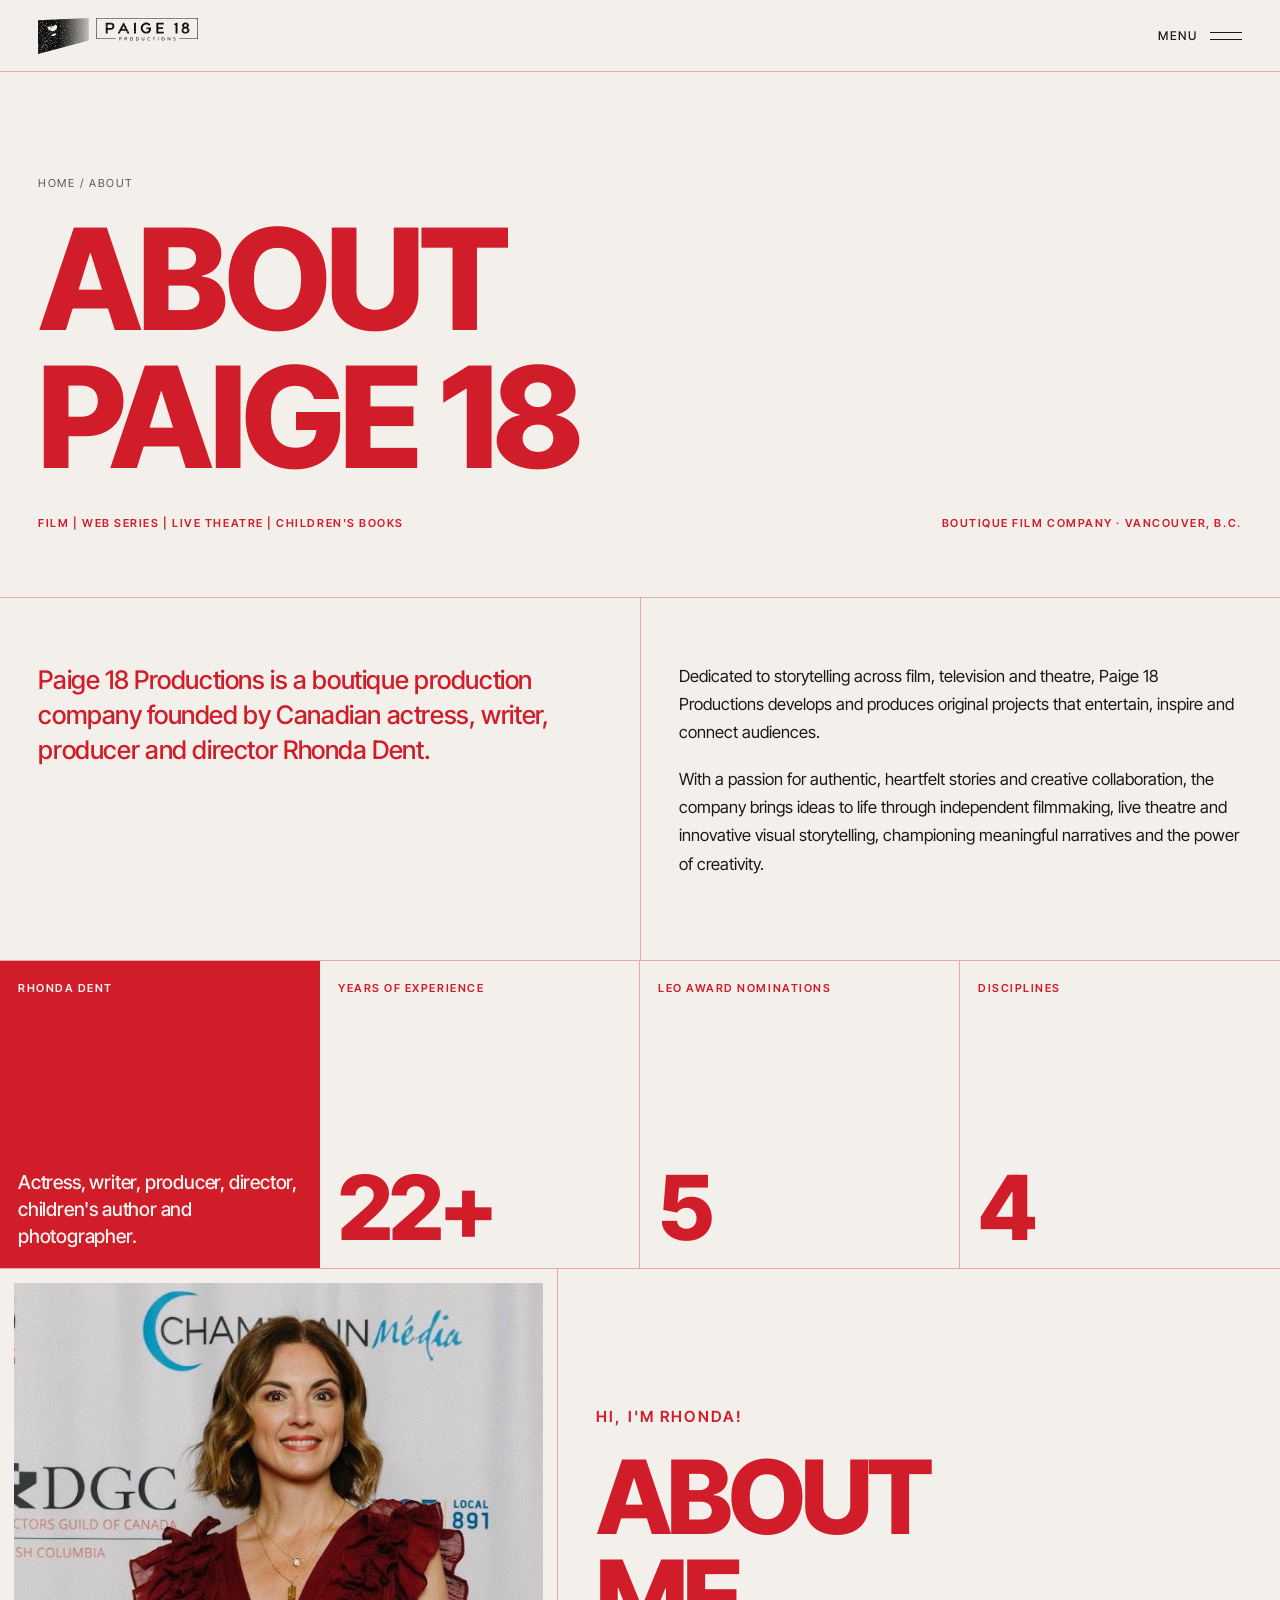
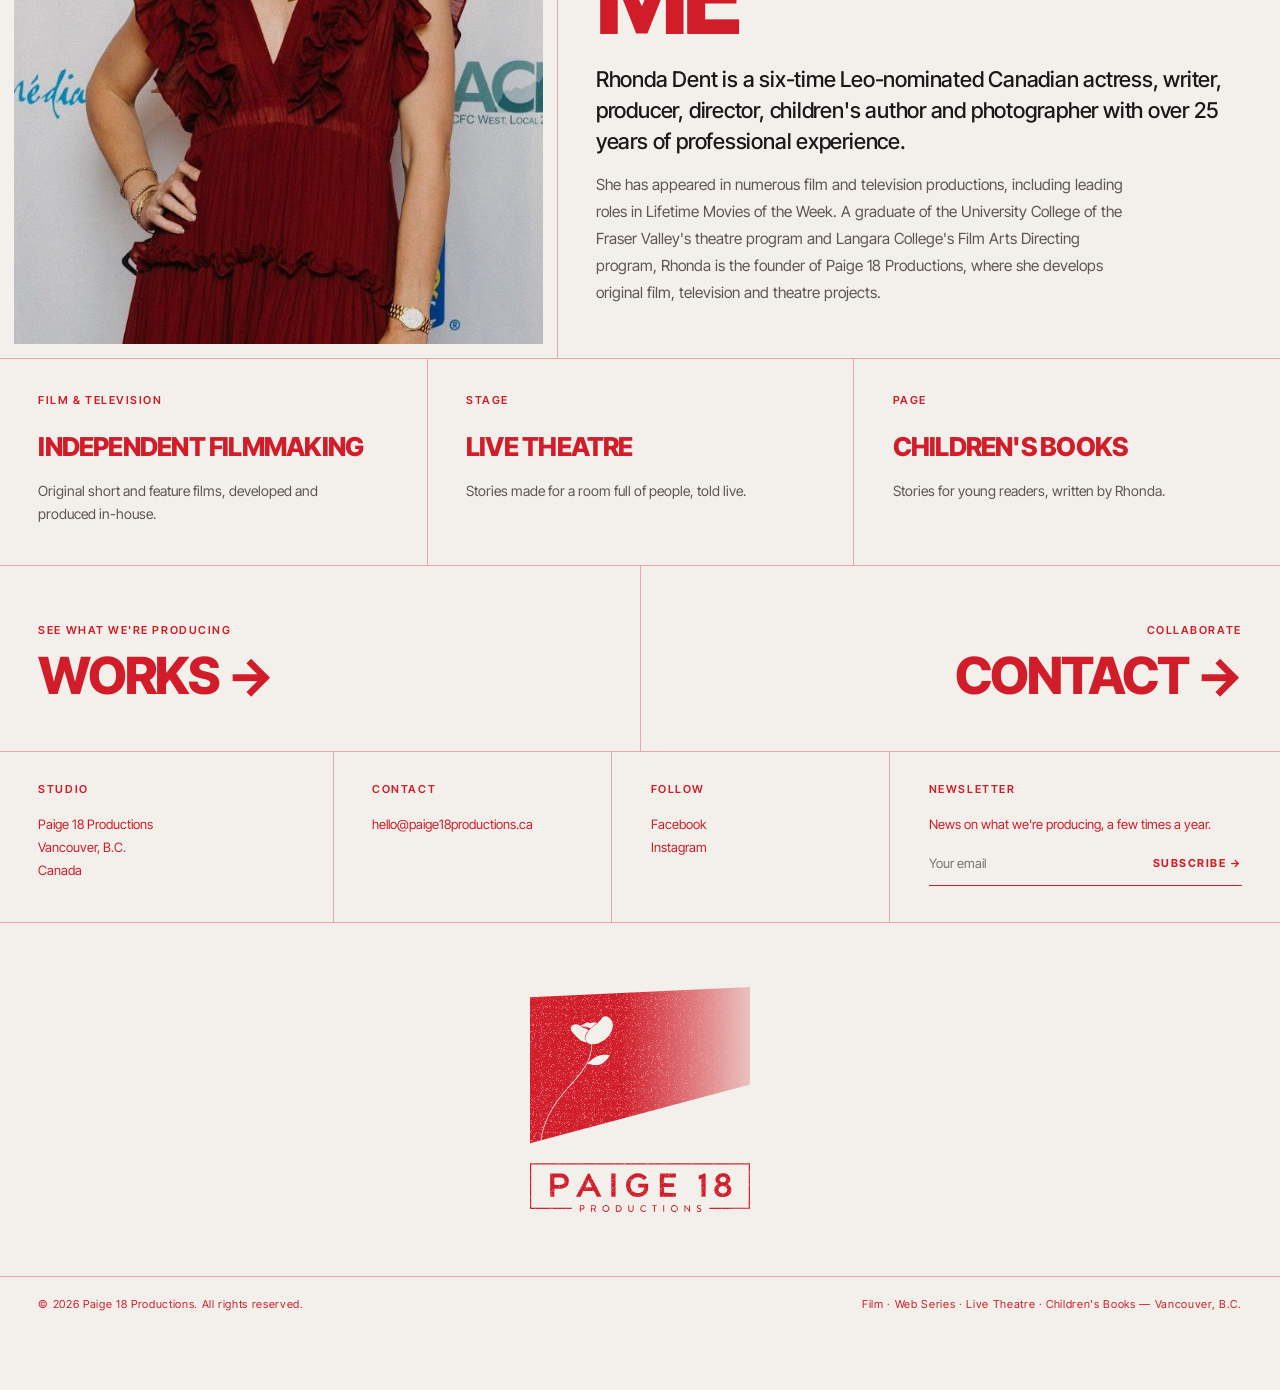
==== commit f4e11e66: "Horizontal logo, Recognition photo panel, SongBird stills, drop Footprints - Header uses the horizon" ====
--- a/about.html
+++ b/about.html
@@ -5,8 +5,8 @@
   <meta name="viewport" content="width=device-width, initial-scale=1">
   <title>About — Paige 18 Productions</title>
   <meta name="description" content="Paige 18 Productions is a boutique production company in Vancouver, B.C., founded by Canadian actress, writer, producer and director Rhonda Dent.">
-  <link rel="icon" type="image/png" href="assets/img/logo/final/favicon.png">
-  <link rel="apple-touch-icon" href="assets/img/logo/final/favicon.png">
+  <link rel="icon" type="image/png" href="assets/img/logo/final/favicon-red.png">
+  <link rel="apple-touch-icon" href="assets/img/logo/final/favicon-red.png">
   <meta name="theme-color" content="#f3efea">
   <link rel="preconnect" href="https://fonts.googleapis.com">
   <link rel="preconnect" href="https://fonts.gstatic.com" crossorigin>
@@ -17,12 +17,12 @@
 
   <header class="site-header site-header--solid">
     <a class="logo" href="index.html" aria-label="Paige 18 Productions — home">
-      <img class="logo__img logo__img--red" src="assets/img/logo/final/paige18-wordmark.svg" alt="Paige 18 Productions" width="704" height="156">
-      <img class="logo__img logo__img--white" src="assets/img/logo/final/paige18-wordmark-white.svg" alt="" width="704" height="156">
+      <img class="logo__img logo__img--red" src="assets/img/logo/final/paige18-horizontal.svg" alt="Paige 18 Productions" width="1109" height="250">
+      <img class="logo__img logo__img--white" src="assets/img/logo/final/paige18-horizontal-white.svg" alt="" width="1109" height="250">
     </a>
     <nav class="nav" id="nav" aria-label="Main">
       <div class="nav__mark">
-        <img src="assets/img/logo/final/paige18-symbol.svg" alt="" width="704" height="500">
+        <img src="assets/img/logo/final/paige18-symbol-white.svg" alt="" width="704" height="500">
         <img src="assets/img/logo/final/paige18-wordmark-white.svg" alt="" width="704" height="156">
       </div>
       <div class="nav__links">
@@ -72,7 +72,6 @@
         <h2 class="founder__name">About<br>me</h2>
         <p class="founder__lede">Rhonda Dent is a six-time Leo-nominated Canadian actress, writer, producer, director, children's author and photographer with over 25 years of professional experience.</p>
         <p>She has appeared in numerous film and television productions, including leading roles in Lifetime Movies of the Week. A graduate of the University College of the Fraser Valley's theatre program and Langara College's Film Arts Directing program, Rhonda is the founder of Paige 18 Productions, where she develops original film, television and theatre projects.</p>
-        <p>Passionate about meaningful storytelling, she is currently developing <em>Footprints</em>, a feature-length Sasquatch adventure mystery set in the Pacific Northwest.</p>
       </div>
     </section>
 
@@ -118,7 +117,7 @@
         </form>
       </div>
     </div>
-    <div class="footer__wordmark"><img src="assets/img/logo/final/paige18-primary.svg" alt="Paige 18 Productions" width="704" height="720" loading="lazy"></div>
+    <div class="footer__wordmark"><img src="assets/img/logo/final/paige18-primary-red.svg" alt="Paige 18 Productions" width="704" height="720" loading="lazy"></div>
     <div class="footer__bar">
       <span>© <span id="year">2026</span> Paige 18 Productions. All rights reserved.</span>
       <span>Film · Web Series · Live Theatre · Children's Books — Vancouver, B.C.</span>
--- a/assets/css/style.css
+++ b/assets/css/style.css
@@ -179,7 +179,7 @@
 .logo {
   position: relative;
   display: block;
-  height: 54px;
+  height: 36px;
 }
 
 /* Logo concept: only the chosen concept's artwork is shown */
@@ -633,7 +633,7 @@
 
 .works__grid {
   display: grid;
-  grid-template-columns: repeat(5, minmax(0, 1fr));
+  grid-template-columns: repeat(4, minmax(0, 1fr));
   border-top: 1px solid var(--line);
 }
 
@@ -1459,7 +1459,19 @@
   .intro__card + .intro__card { border-left: 0; border-top: 1px solid var(--line); }
   .intro__card img { max-height: 26vh; }
 
-  .logo { height: 44px; }
+  .logo { height: 28px; }
+
+  /* Phones: solid light header with the black logo */
+  .site-header,
+  .site-header.is-solid {
+    background: rgba(243, 239, 234, 0.94);
+    backdrop-filter: blur(10px);
+    -webkit-backdrop-filter: blur(10px);
+    color: var(--ink);
+    border-bottom-color: var(--line);
+  }
+  .site-header:not(.is-solid):not(.site-header--solid) .logo__img--red { opacity: 1; }
+  .site-header:not(.is-solid):not(.site-header--solid) .logo__img--white { opacity: 0; }
 
   .hero__bottom { grid-template-columns: 1fr; }
   .hero__side { justify-items: start; text-align: left; }
@@ -1599,3 +1611,45 @@
 }
 
 .work-hero .ph > img { object-position: 50% 22%; }
+
+/* ---------- Recognition: darkened still behind, blurred glass panel ---------- */
+
+.press--photo {
+  background: #120d0b url("../img/works/songbird-still.jpg") center 35% / cover no-repeat;
+  color: var(--paper);
+}
+
+.press--photo::before {
+  content: "";
+  position: absolute;
+  inset: 0;
+  background: linear-gradient(180deg, rgba(12, 9, 8, 0.72), rgba(12, 9, 8, 0.82));
+  pointer-events: none;
+}
+
+.press--photo > * { position: relative; }
+
+.press--photo .section__head,
+.press--photo .laurels,
+.press--photo .quotes,
+.press--photo .press__tagline {
+  background: rgba(255, 255, 255, 0.07);
+  backdrop-filter: blur(18px) saturate(120%);
+  -webkit-backdrop-filter: blur(18px) saturate(120%);
+}
+
+.press--photo .section__head { margin: clamp(48px, 7vw, 96px) var(--gutter) 0; padding-left: clamp(20px, 3vw, 40px); padding-right: clamp(20px, 3vw, 40px); padding-top: clamp(32px, 4vw, 56px); }
+.press--photo .laurels { margin: 0 var(--gutter); border-color: rgba(248, 245, 241, 0.25); }
+.press--photo .laurel { color: var(--paper); }
+.press--photo .laurel + .laurel { border-left-color: rgba(248, 245, 241, 0.25); }
+.press--photo .quotes { margin: 0 var(--gutter); padding-left: clamp(20px, 3vw, 40px); padding-right: clamp(20px, 3vw, 40px); }
+.press--photo .press__tagline { margin: 0 var(--gutter) clamp(48px, 7vw, 96px); padding: 0 clamp(20px, 3vw, 40px) clamp(28px, 4vw, 48px); }
+
+.press--photo .section__script,
+.press--photo .quotes__big,
+.press--photo .press__tagline,
+.press--photo .quote p { color: var(--paper); }
+.press--photo .section__aside { color: rgba(248, 245, 241, 0.8); }
+.press--photo .quote { border-color: rgba(248, 245, 241, 0.25); }
+.press--photo .quote cite { color: rgba(248, 245, 241, 0.65); }
+.press--photo .press__flower { display: none; }
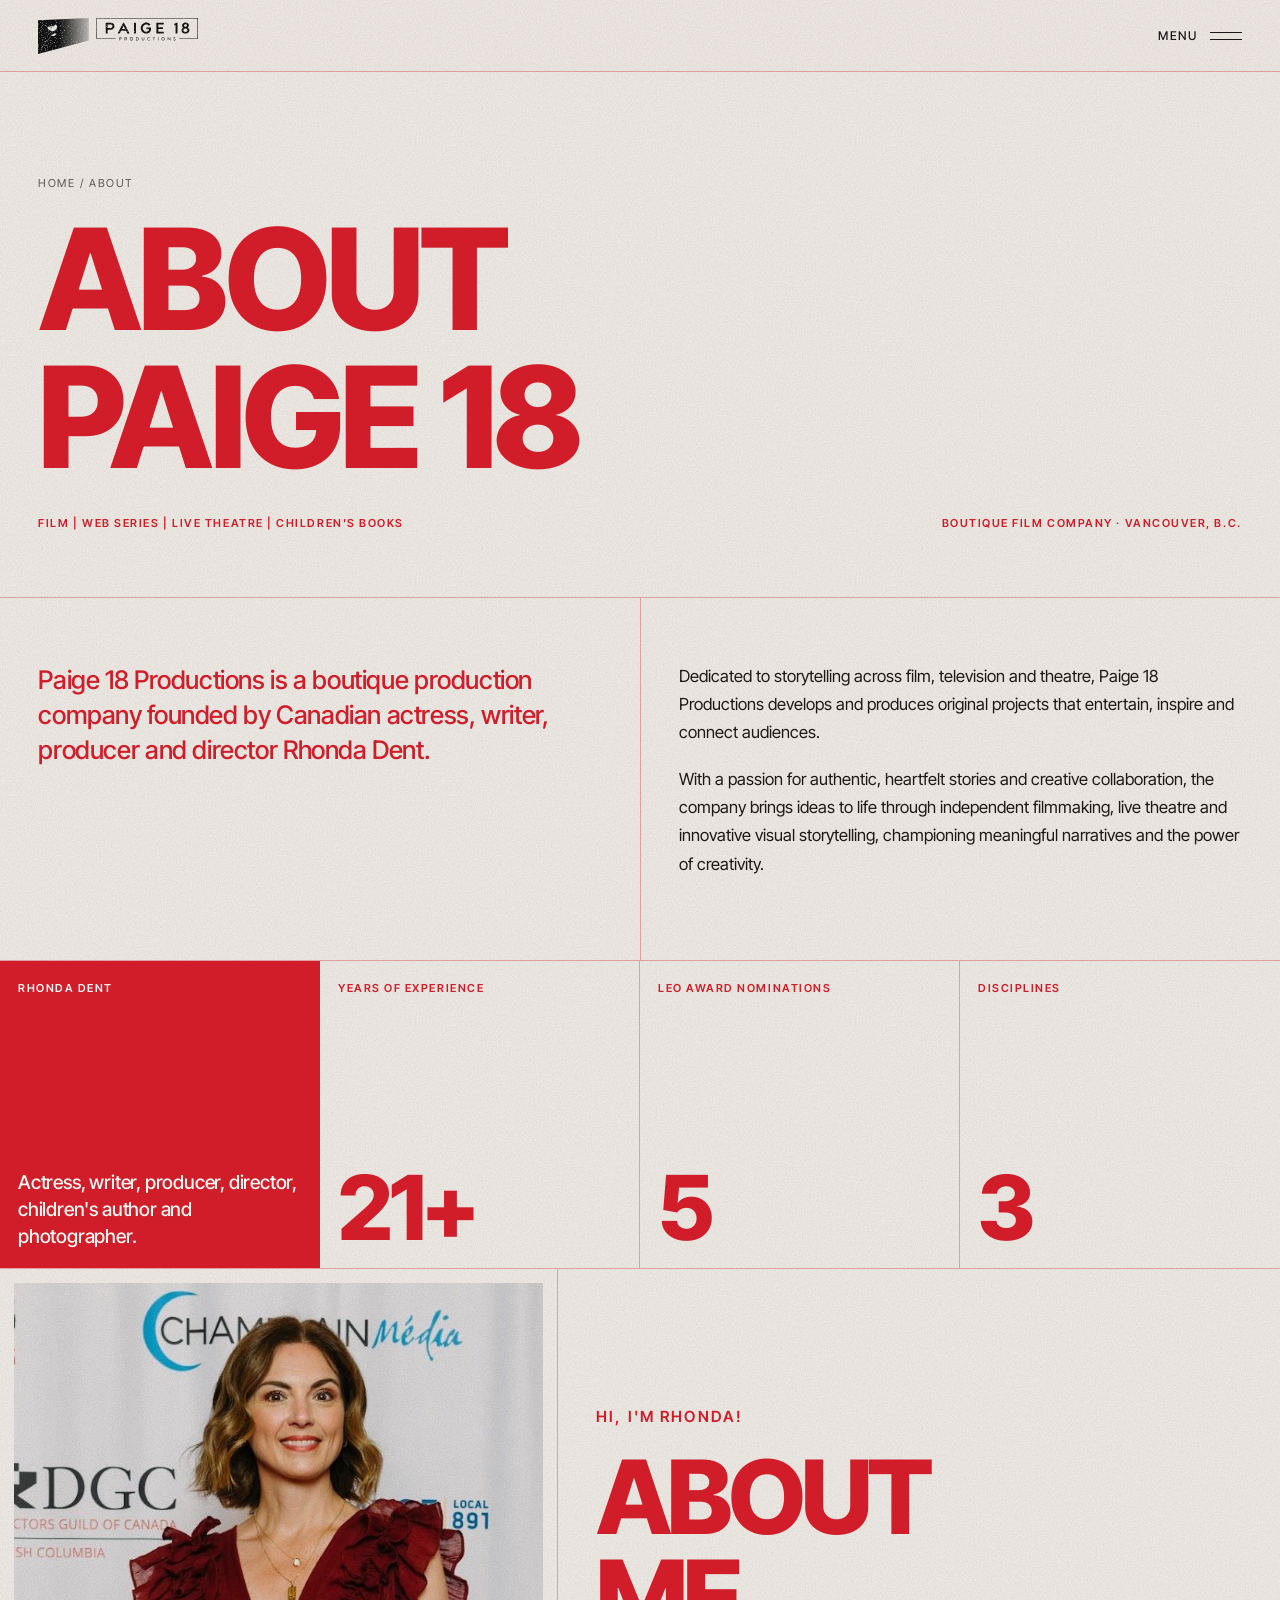
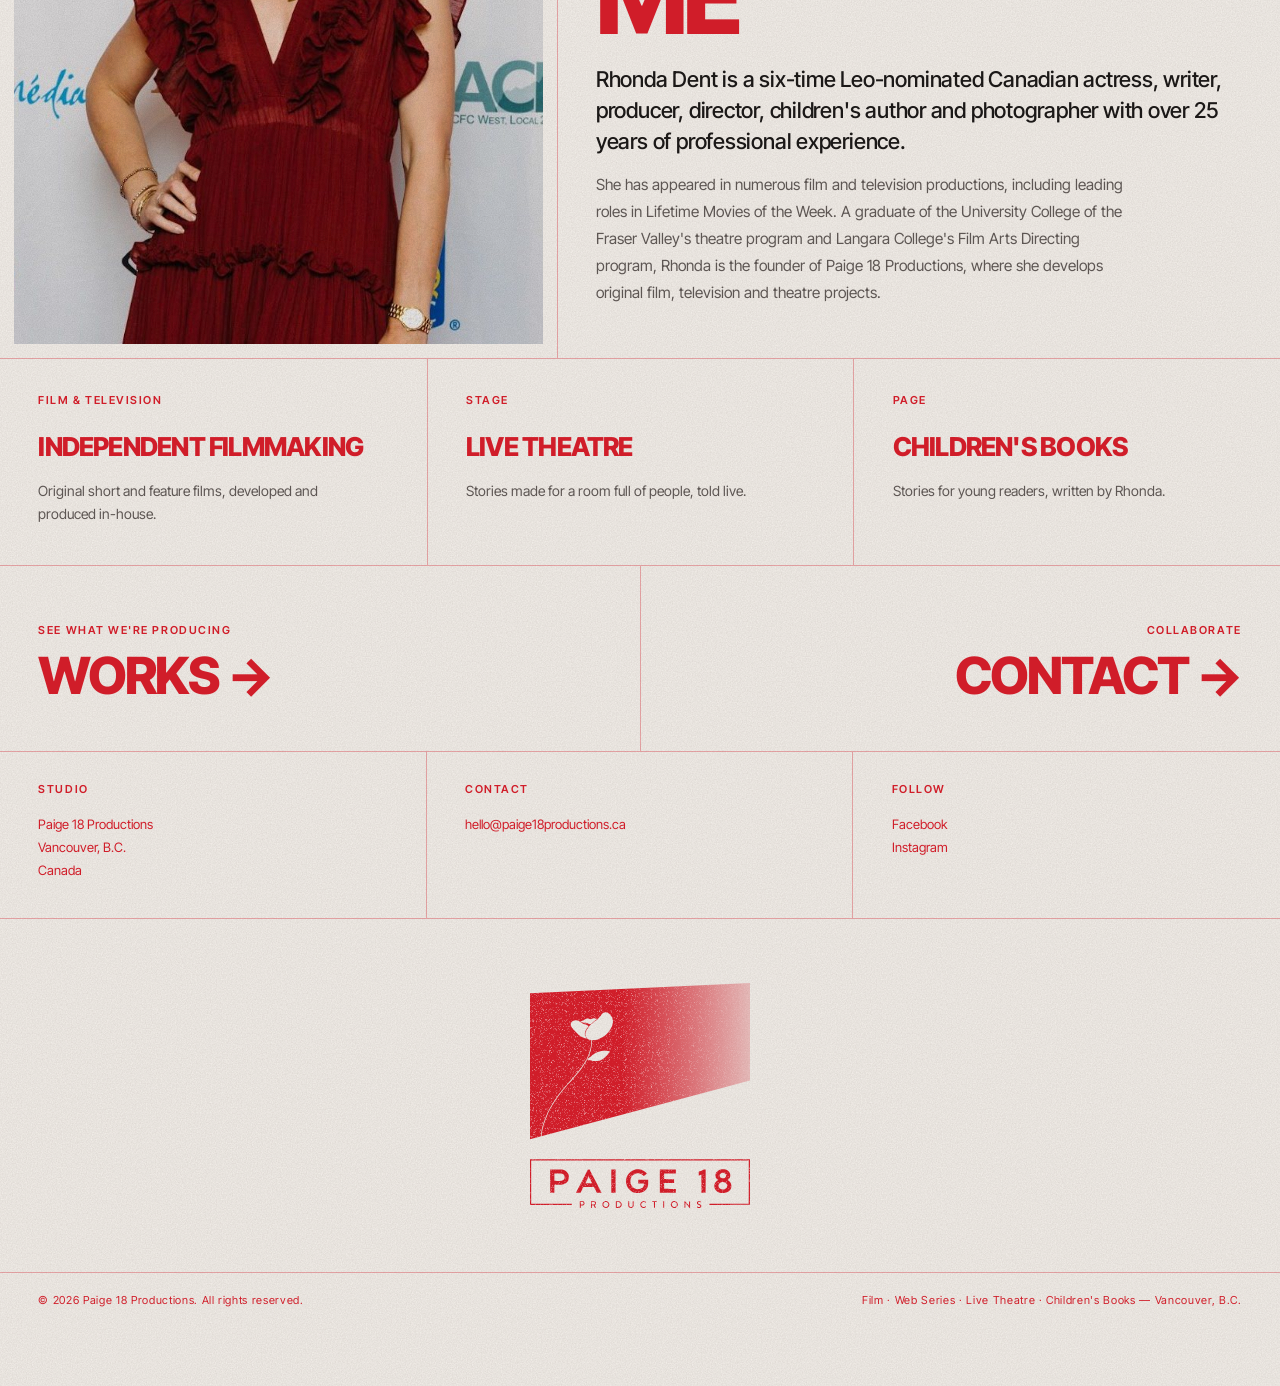
==== commit 37f9341c: "Haze Recognition, paper grain, drop newsletter, send contact form - Project pages lose the full-widt" ====
--- a/about.html
+++ b/about.html
@@ -107,15 +107,6 @@
           <li><a href="#" rel="noopener">Instagram</a></li>
         </ul>
       </div>
-      <div class="footer__col">
-        <h3 class="eyebrow">Newsletter</h3>
-        <p style="margin:0 0 6px">News on what we're producing, a few times a year.</p>
-        <form class="newsletter" novalidate>
-          <label class="sr-only" for="nl-email">Email</label>
-          <input id="nl-email" type="email" placeholder="Your email" required>
-          <button type="submit">Subscribe →</button>
-        </form>
-      </div>
     </div>
     <div class="footer__wordmark"><img src="assets/img/logo/final/paige18-primary-red.svg" alt="Paige 18 Productions" width="704" height="720" loading="lazy"></div>
     <div class="footer__bar">
--- a/assets/css/style.css
+++ b/assets/css/style.css
@@ -1037,7 +1037,7 @@
 
 .footer__grid {
   display: grid;
-  grid-template-columns: 1.2fr 1fr 1fr 1.4fr;
+  grid-template-columns: repeat(3, minmax(0, 1fr));
   border-bottom: 1px solid var(--line);
 }
 
@@ -1430,9 +1430,6 @@
   .people__grid { grid-template-columns: repeat(3, minmax(0, 1fr)); }
   .person:nth-child(3) { border-right: 0; }
   .person:nth-child(4) { display: none; }
-  .footer__grid { grid-template-columns: 1fr 1fr; }
-  .footer__col:nth-child(2) { border-right: 0; }
-  .footer__col:nth-child(-n+2) { border-bottom: 1px solid var(--line); }
 }
 
 @media (max-width: 860px) {
@@ -1612,44 +1609,41 @@
 
 .work-hero .ph > img { object-position: 50% 22%; }
 
-/* ---------- Recognition: darkened still behind, blurred glass panel ---------- */
-
-.press--photo {
-  background: #120d0b url("../img/works/songbird-still.jpg") center 35% / cover no-repeat;
-  color: var(--paper);
-}
+/* ---------- Recognition: blurred still under a white haze ---------- */
+
+.press--photo { background: var(--bg); overflow: hidden; }
 
 .press--photo::before {
   content: "";
   position: absolute;
+  inset: -60px;
+  background: url("../img/works/songbird-still.jpg") center 35% / cover no-repeat;
+  filter: blur(28px) saturate(115%);
+  pointer-events: none;
+}
+
+.press--photo::after {
+  content: "";
+  position: absolute;
   inset: 0;
-  background: linear-gradient(180deg, rgba(12, 9, 8, 0.72), rgba(12, 9, 8, 0.82));
+  background: rgba(243, 239, 234, 0.6);
   pointer-events: none;
 }
 
-.press--photo > * { position: relative; }
-
-.press--photo .section__head,
-.press--photo .laurels,
-.press--photo .quotes,
-.press--photo .press__tagline {
-  background: rgba(255, 255, 255, 0.07);
-  backdrop-filter: blur(18px) saturate(120%);
-  -webkit-backdrop-filter: blur(18px) saturate(120%);
-}
-
-.press--photo .section__head { margin: clamp(48px, 7vw, 96px) var(--gutter) 0; padding-left: clamp(20px, 3vw, 40px); padding-right: clamp(20px, 3vw, 40px); padding-top: clamp(32px, 4vw, 56px); }
-.press--photo .laurels { margin: 0 var(--gutter); border-color: rgba(248, 245, 241, 0.25); }
-.press--photo .laurel { color: var(--paper); }
-.press--photo .laurel + .laurel { border-left-color: rgba(248, 245, 241, 0.25); }
-.press--photo .quotes { margin: 0 var(--gutter); padding-left: clamp(20px, 3vw, 40px); padding-right: clamp(20px, 3vw, 40px); }
-.press--photo .press__tagline { margin: 0 var(--gutter) clamp(48px, 7vw, 96px); padding: 0 clamp(20px, 3vw, 40px) clamp(28px, 4vw, 48px); }
-
-.press--photo .section__script,
-.press--photo .quotes__big,
-.press--photo .press__tagline,
-.press--photo .quote p { color: var(--paper); }
-.press--photo .section__aside { color: rgba(248, 245, 241, 0.8); }
-.press--photo .quote { border-color: rgba(248, 245, 241, 0.25); }
-.press--photo .quote cite { color: rgba(248, 245, 241, 0.65); }
+.press--photo > * { position: relative; z-index: 1; }
 .press--photo .press__flower { display: none; }
+.press--photo .quotes__big { color: var(--ink); }
+
+/* ---------- Paper grain across the light backgrounds ---------- */
+
+:root {
+  --grain: url("data:image/svg+xml;utf8,<svg xmlns='http://www.w3.org/2000/svg' width='220' height='220'><filter id='g'><feTurbulence type='fractalNoise' baseFrequency='.8' numOctaves='3' stitchTiles='stitch'/><feColorMatrix values='0 0 0 0 0.2  0 0 0 0 0.16  0 0 0 0 0.14  0 0 0 .55 0'/></filter><rect width='100%' height='100%' filter='url(%23g)' opacity='.35'/></svg>");
+}
+
+body,
+.site-footer,
+.contact__left,
+.marquee,
+.site-header.is-solid,
+.site-header--solid,
+.intro__card { background-image: var(--grain); }
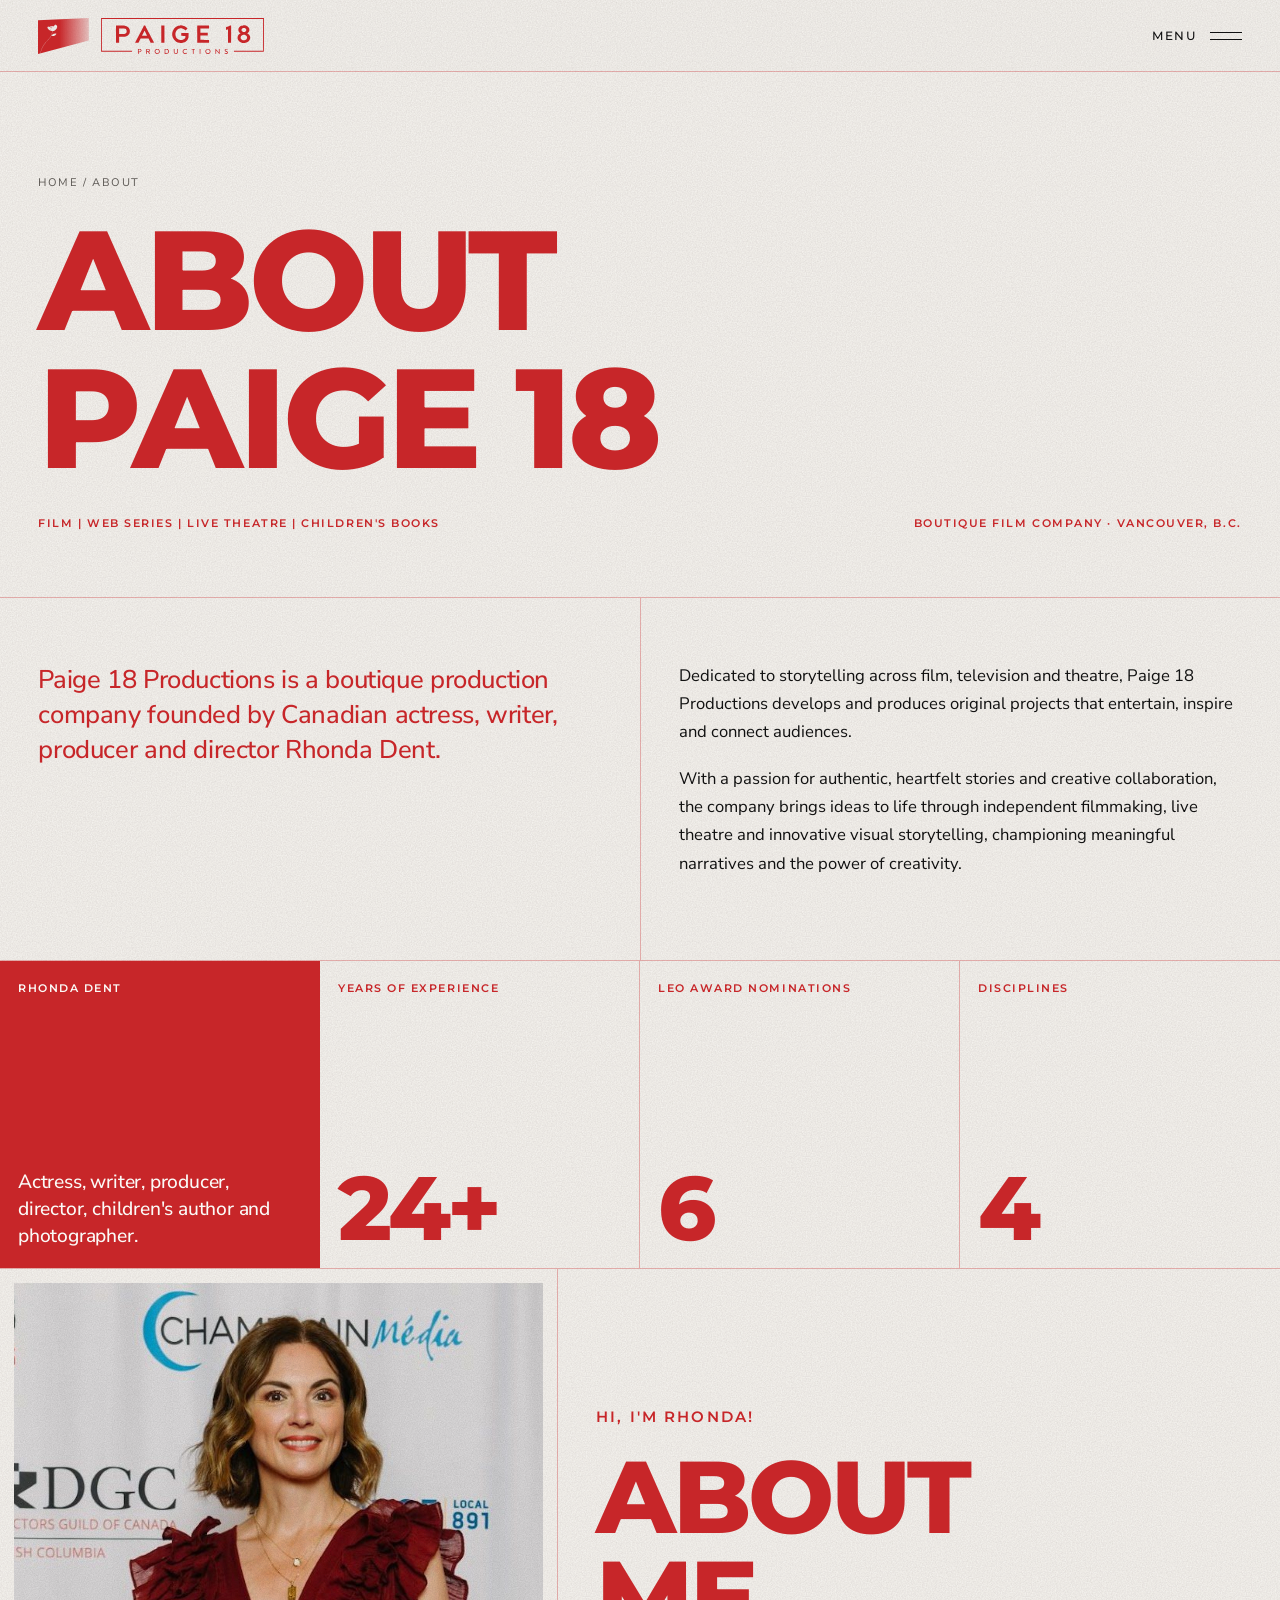
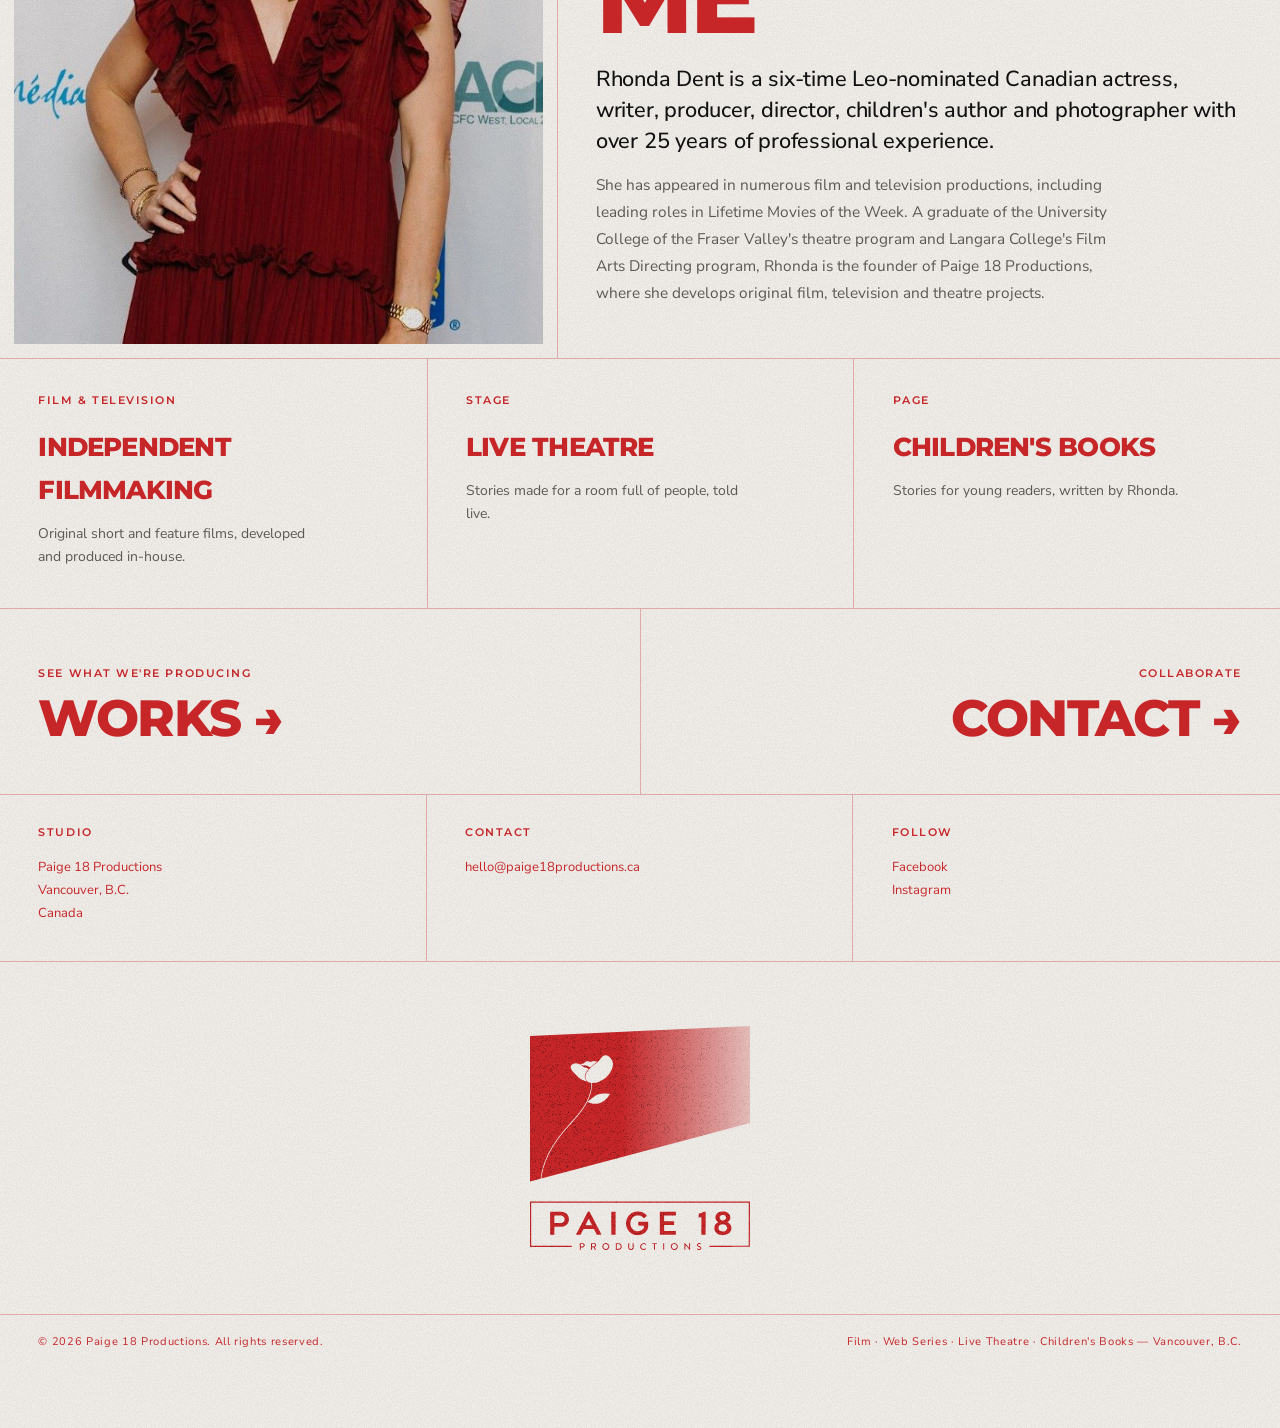
==== commit 8ba48ca5: "Apply the Paige 18 brand kit - Official logo files: clean horizontal logo in the header (red on   pa" ====
--- a/about.html
+++ b/about.html
@@ -5,26 +5,23 @@
   <meta name="viewport" content="width=device-width, initial-scale=1">
   <title>About — Paige 18 Productions</title>
   <meta name="description" content="Paige 18 Productions is a boutique production company in Vancouver, B.C., founded by Canadian actress, writer, producer and director Rhonda Dent.">
-  <link rel="icon" type="image/png" href="assets/img/logo/final/favicon-red.png">
-  <link rel="apple-touch-icon" href="assets/img/logo/final/favicon-red.png">
-  <meta name="theme-color" content="#f3efea">
+  <link rel="icon" type="image/png" sizes="32x32" href="assets/img/logo/brand/favicon-32.png">
+  <link rel="apple-touch-icon" href="assets/img/logo/brand/favicon-180.png">
+  <meta name="theme-color" content="#f7f5f1">
   <link rel="preconnect" href="https://fonts.googleapis.com">
   <link rel="preconnect" href="https://fonts.gstatic.com" crossorigin>
-  <link href="https://fonts.googleapis.com/css2?family=Inter+Tight:wght@300;400;500;600;700;800&family=Jost:wght@200;400&display=swap" rel="stylesheet">
+  <link href="https://fonts.googleapis.com/css2?family=Montserrat:wght@400;500;600;700;800&family=Nunito+Sans:opsz,wght@6..12,400;6..12,600;6..12,700&display=swap" rel="stylesheet">
   <link rel="stylesheet" href="assets/css/style.css">
 </head>
 <body>
 
   <header class="site-header site-header--solid">
     <a class="logo" href="index.html" aria-label="Paige 18 Productions — home">
-      <img class="logo__img logo__img--red" src="assets/img/logo/final/paige18-horizontal.svg" alt="Paige 18 Productions" width="1109" height="250">
-      <img class="logo__img logo__img--white" src="assets/img/logo/final/paige18-horizontal-white.svg" alt="" width="1109" height="250">
+      <img class="logo__img logo__img--red" src="assets/img/logo/brand/horizontal-red.svg" alt="Paige 18 Productions" width="1109" height="250">
+      <img class="logo__img logo__img--white" src="assets/img/logo/brand/horizontal-white.svg" alt="" width="1109" height="250">
     </a>
     <nav class="nav" id="nav" aria-label="Main">
-      <div class="nav__mark">
-        <img src="assets/img/logo/final/paige18-symbol-white.svg" alt="" width="704" height="500">
-        <img src="assets/img/logo/final/paige18-wordmark-white.svg" alt="" width="704" height="156">
-      </div>
+      <div class="nav__mark"><img src="assets/img/logo/brand/primary-white.svg" alt="" width="704" height="720"></div>
       <div class="nav__links">
         <a href="index.html#works">Works</a>
         <a href="about.html" aria-current="page">About</a>
@@ -108,7 +105,7 @@
         </ul>
       </div>
     </div>
-    <div class="footer__wordmark"><img src="assets/img/logo/final/paige18-primary-red.svg" alt="Paige 18 Productions" width="704" height="720" loading="lazy"></div>
+    <div class="footer__wordmark"><img src="assets/img/logo/brand/primary-red.svg" alt="Paige 18 Productions" width="704" height="720" loading="lazy"></div>
     <div class="footer__bar">
       <span>© <span id="year">2026</span> Paige 18 Productions. All rights reserved.</span>
       <span>Film · Web Series · Live Theatre · Children's Books — Vancouver, B.C.</span>
--- a/assets/css/style.css
+++ b/assets/css/style.css
@@ -3,21 +3,21 @@
    ========================================================================== */
 
 :root {
-  --bg: #f3efea;
-  --paper: #f8f5f1;
-  --ink: #1b1817;
-  --ink-soft: #5d5653;
-  --red: #d01d29;        /* point red: a shade darker than the logo red #ea1621 */
-  --red-deep: #a8141f;
-  --red-tint: #f4d4d3;
+  --bg: #f7f5f1;          /* Paper */
+  --paper: #fbfaf7;
+  --ink: #111111;         /* Ink */
+  --ink-soft: #5c5854;
+  --red: #c72629;         /* Poppy Red */
+  --red-deep: #a11d20;
+  --red-tint: #f3d6d5;
   --blue: #cdd8e0;       /* pale editorial blue */
   --blue-deep: #6f8a9c;
-  --stone: #d9d3cc;
-  --line: rgba(208, 29, 41, 0.34);
-  --line-ink: rgba(27, 24, 23, 0.14);
-
-  --f-sans: "Inter Tight", "Helvetica Neue", Arial, sans-serif;
-  --f-logo: "Jost", "Inter Tight", sans-serif;
+  --stone: #d8d5d0;
+  --line: rgba(199, 38, 41, 0.32);
+  --line-ink: rgba(17, 17, 17, 0.14);
+
+  --f-sans: "Nunito Sans", "Avenir Next", "Helvetica Neue", Arial, sans-serif;
+  --f-head: "Montserrat", "Gotham", "Helvetica Neue", Arial, sans-serif;
   --f-script: "Mrs Saint Delafield", "Brush Script MT", cursive;
 
   --gutter: clamp(16px, 3vw, 40px);
@@ -169,7 +169,7 @@
 
 .site-header.is-solid,
 .site-header--solid {
-  background: rgba(243, 239, 234, 0.92);
+  background: rgba(247, 245, 241, 0.92);
   backdrop-filter: blur(10px);
   -webkit-backdrop-filter: blur(10px);
   color: var(--ink);
@@ -224,7 +224,7 @@
 }
 
 .nav__mark { display: flex; flex-direction: column; align-items: flex-start; gap: 22px; }
-.nav__mark img { width: min(30vw, 400px); height: auto; }
+.nav__mark img { width: min(24vw, 320px); height: auto; }
 
 .nav__links { display: flex; flex-direction: column; gap: 2px; }
 
@@ -671,7 +671,7 @@
   flex-direction: column;
   justify-content: space-between;
   padding: 18px;
-  background: rgba(208, 29, 41, 0.9);
+  background: rgba(199, 38, 41, 0.9);
   color: var(--paper);
   opacity: 0;
   transition: opacity 0.4s var(--ease);
@@ -1461,7 +1461,7 @@
   /* Phones: solid light header with the black logo */
   .site-header,
   .site-header.is-solid {
-    background: rgba(243, 239, 234, 0.94);
+    background: rgba(247, 245, 241, 0.94);
     backdrop-filter: blur(10px);
     -webkit-backdrop-filter: blur(10px);
     color: var(--ink);
@@ -1617,7 +1617,7 @@
   content: "";
   position: absolute;
   inset: -60px;
-  background: url("../img/works/songbird-still.jpg") center 35% / cover no-repeat;
+  background: url("../img/stills/songbird-still-120.jpg") 38% 40% / cover no-repeat;
   filter: blur(28px) saturate(115%);
   pointer-events: none;
 }
@@ -1626,7 +1626,7 @@
   content: "";
   position: absolute;
   inset: 0;
-  background: rgba(243, 239, 234, 0.6);
+  background: rgba(247, 245, 241, 0.6);
   pointer-events: none;
 }
 
@@ -1647,3 +1647,31 @@
 .site-header.is-solid,
 .site-header--solid,
 .intro__card { background-image: var(--grain); }
+
+/* ---------- Brand type: Montserrat (Gotham) headlines, Nunito Sans (Avenir Next) body ---------- */
+
+h1, h2, h3,
+.display,
+.section__script,
+.contact__script,
+.founder__name,
+.stat__value,
+.work__name,
+.person__name,
+.nav__links a,
+.quotes__big,
+.press__tagline,
+.inquiry-tab strong,
+.value h3,
+.btn,
+.eyebrow,
+.filter,
+.link-arrow,
+.menu-btn__label,
+.marquee__track span { font-family: var(--f-head); }
+
+.display,
+.section__script,
+.contact__script,
+.founder__name,
+.nav__links a { letter-spacing: -0.03em; }
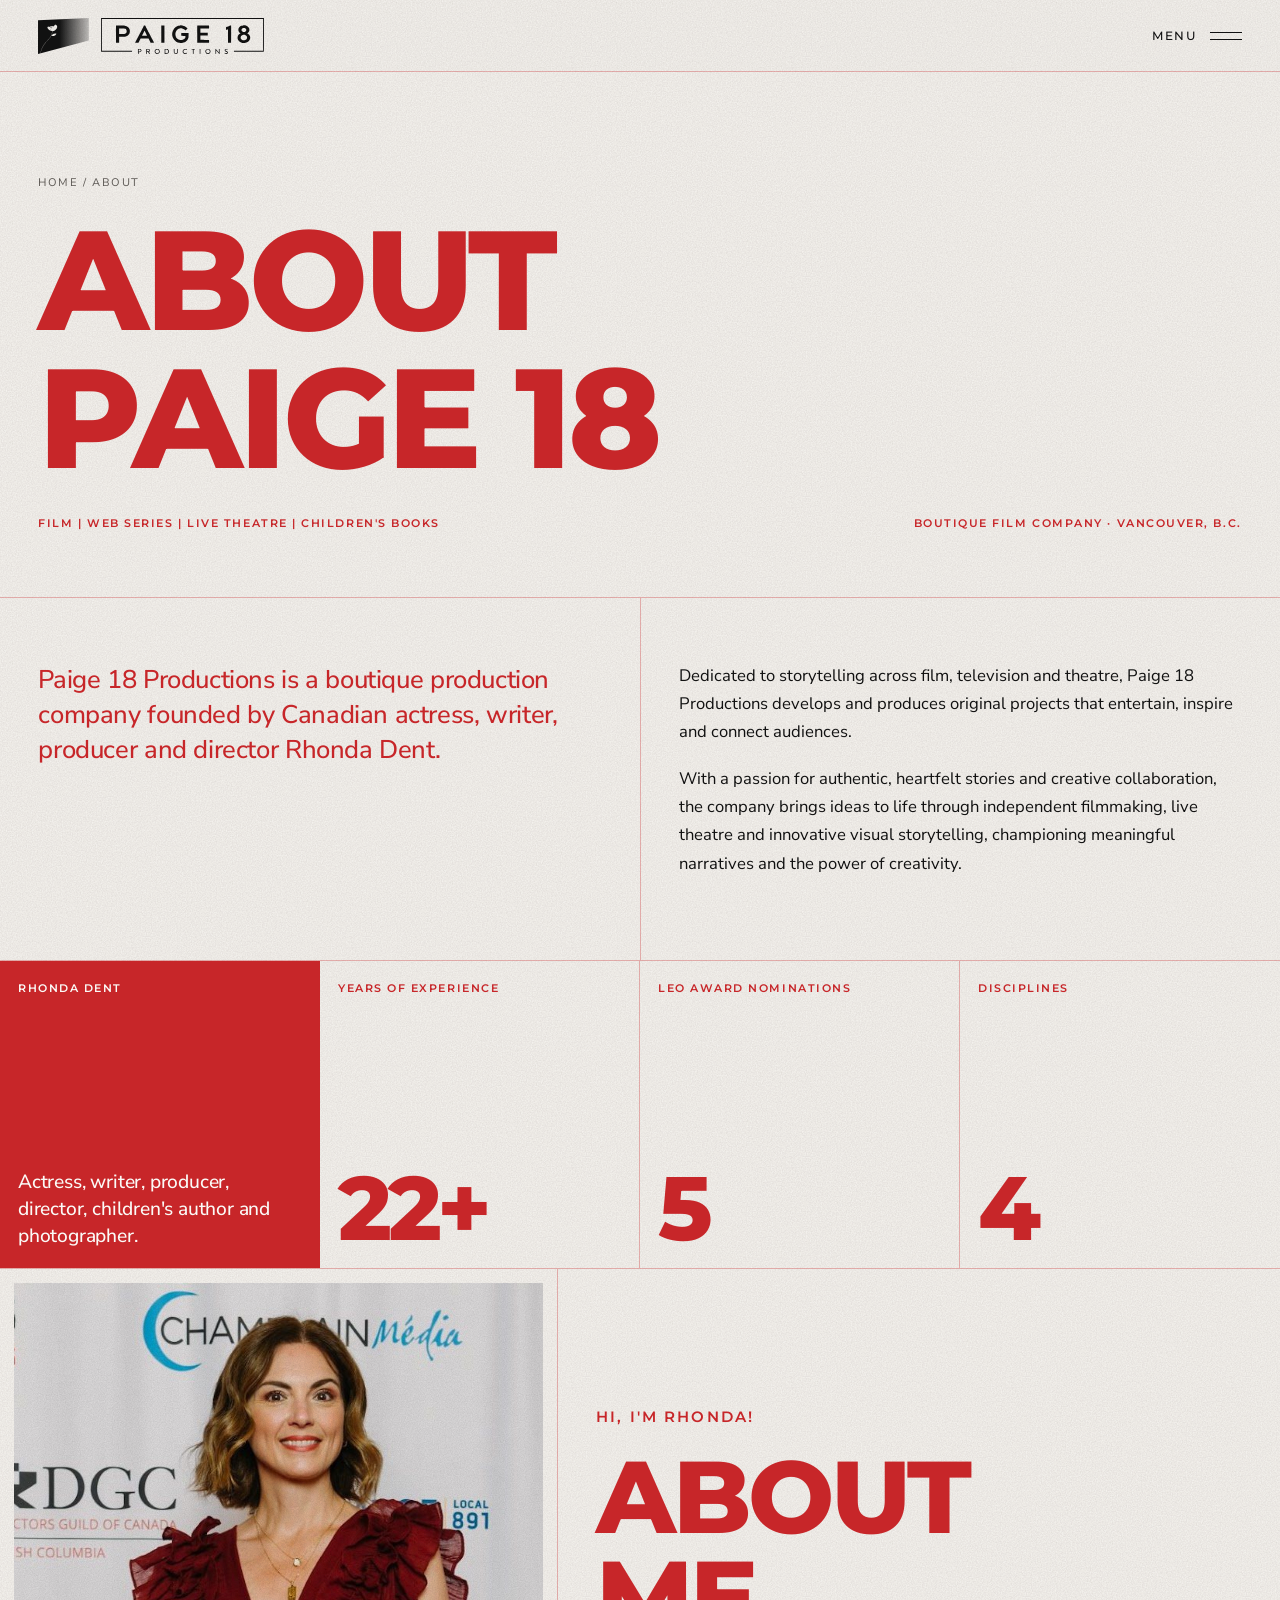
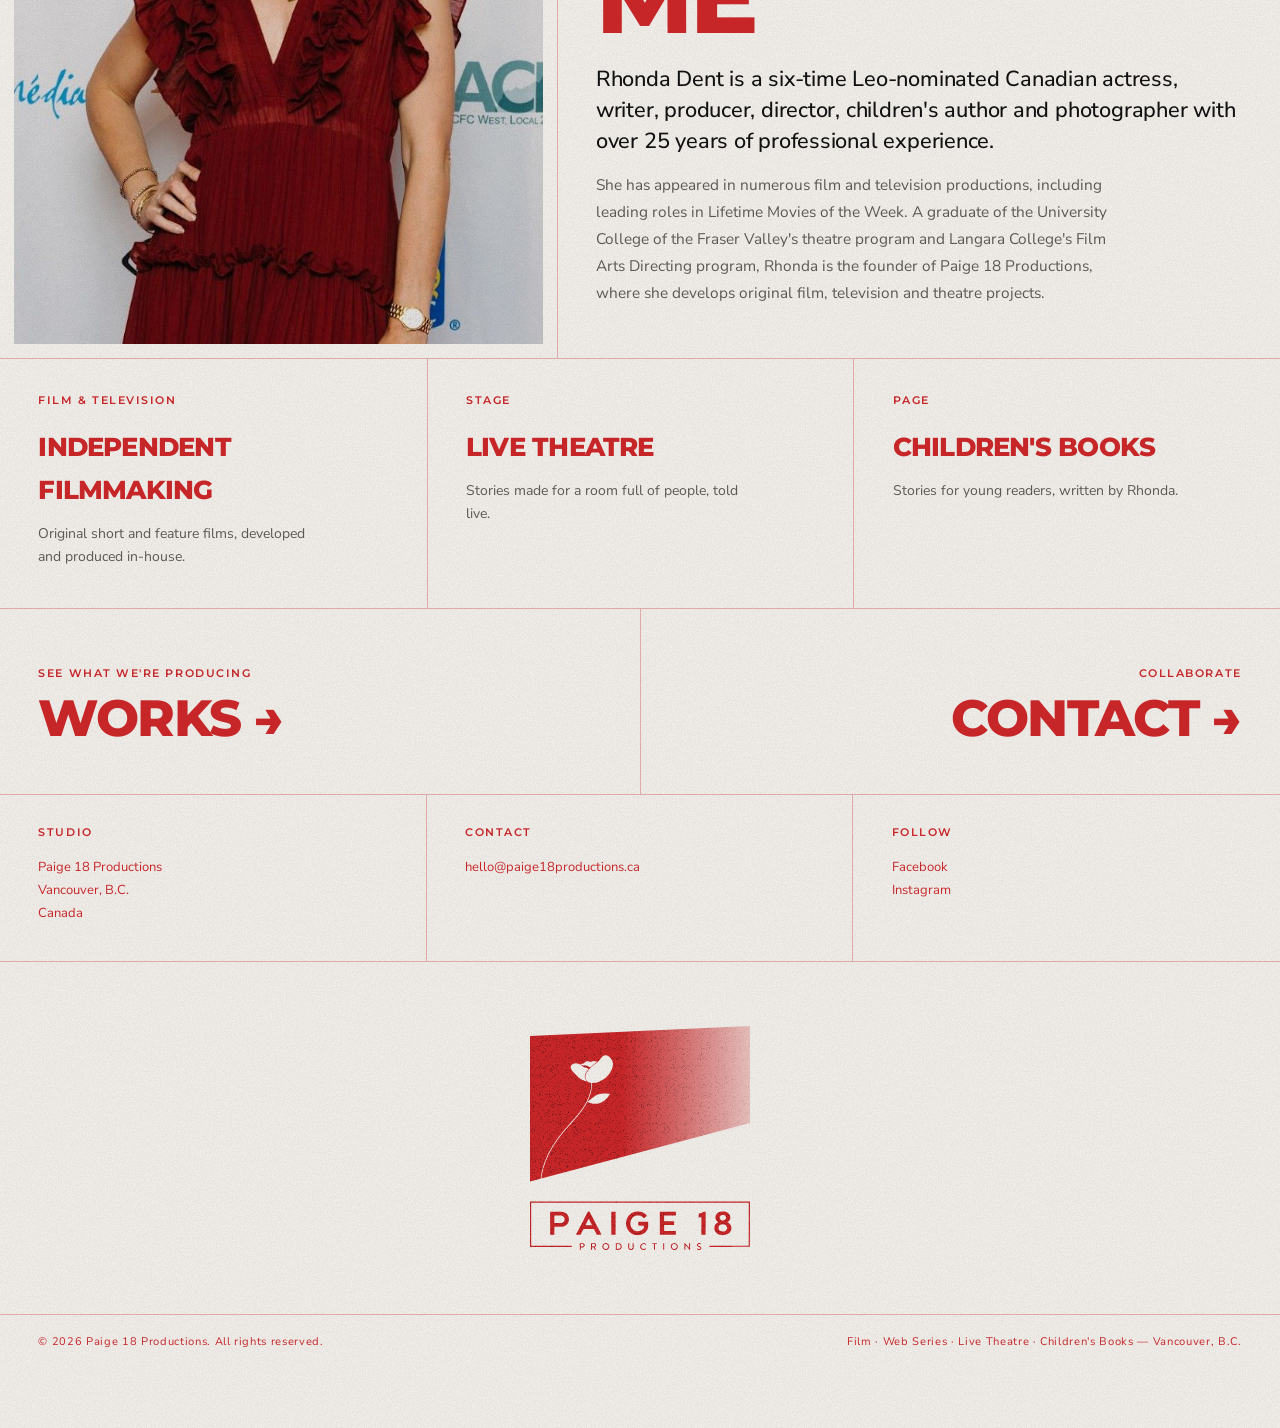
==== commit 5e51edfb: "Use the black horizontal logo in the header Co-Authored-By: Claude Opus 5.5 <noreply@anthropic.com> " ====
--- a/about.html
+++ b/about.html
@@ -17,7 +17,7 @@
 
   <header class="site-header site-header--solid">
     <a class="logo" href="index.html" aria-label="Paige 18 Productions — home">
-      <img class="logo__img logo__img--red" src="assets/img/logo/brand/horizontal-red.svg" alt="Paige 18 Productions" width="1109" height="250">
+      <img class="logo__img logo__img--red" src="assets/img/logo/brand/horizontal-black.svg" alt="Paige 18 Productions" width="1109" height="250">
       <img class="logo__img logo__img--white" src="assets/img/logo/brand/horizontal-white.svg" alt="" width="1109" height="250">
     </a>
     <nav class="nav" id="nav" aria-label="Main">
